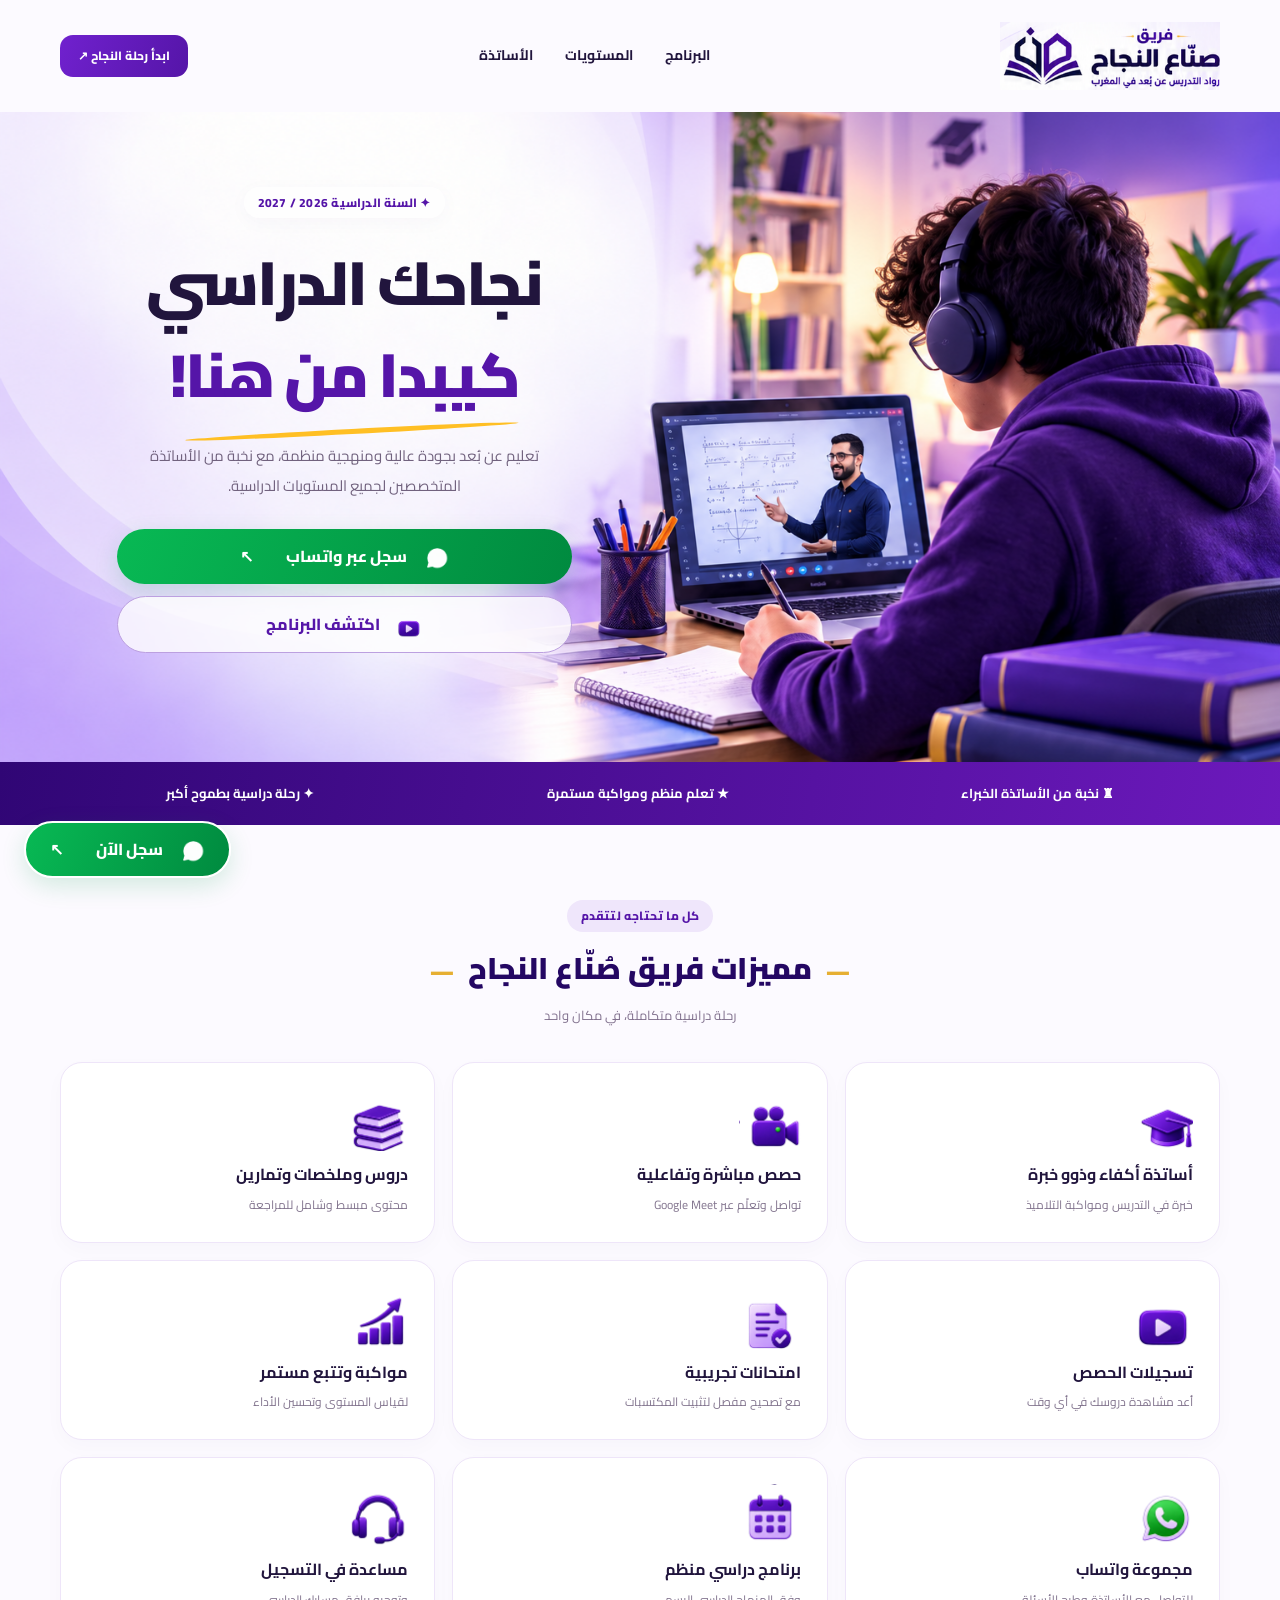
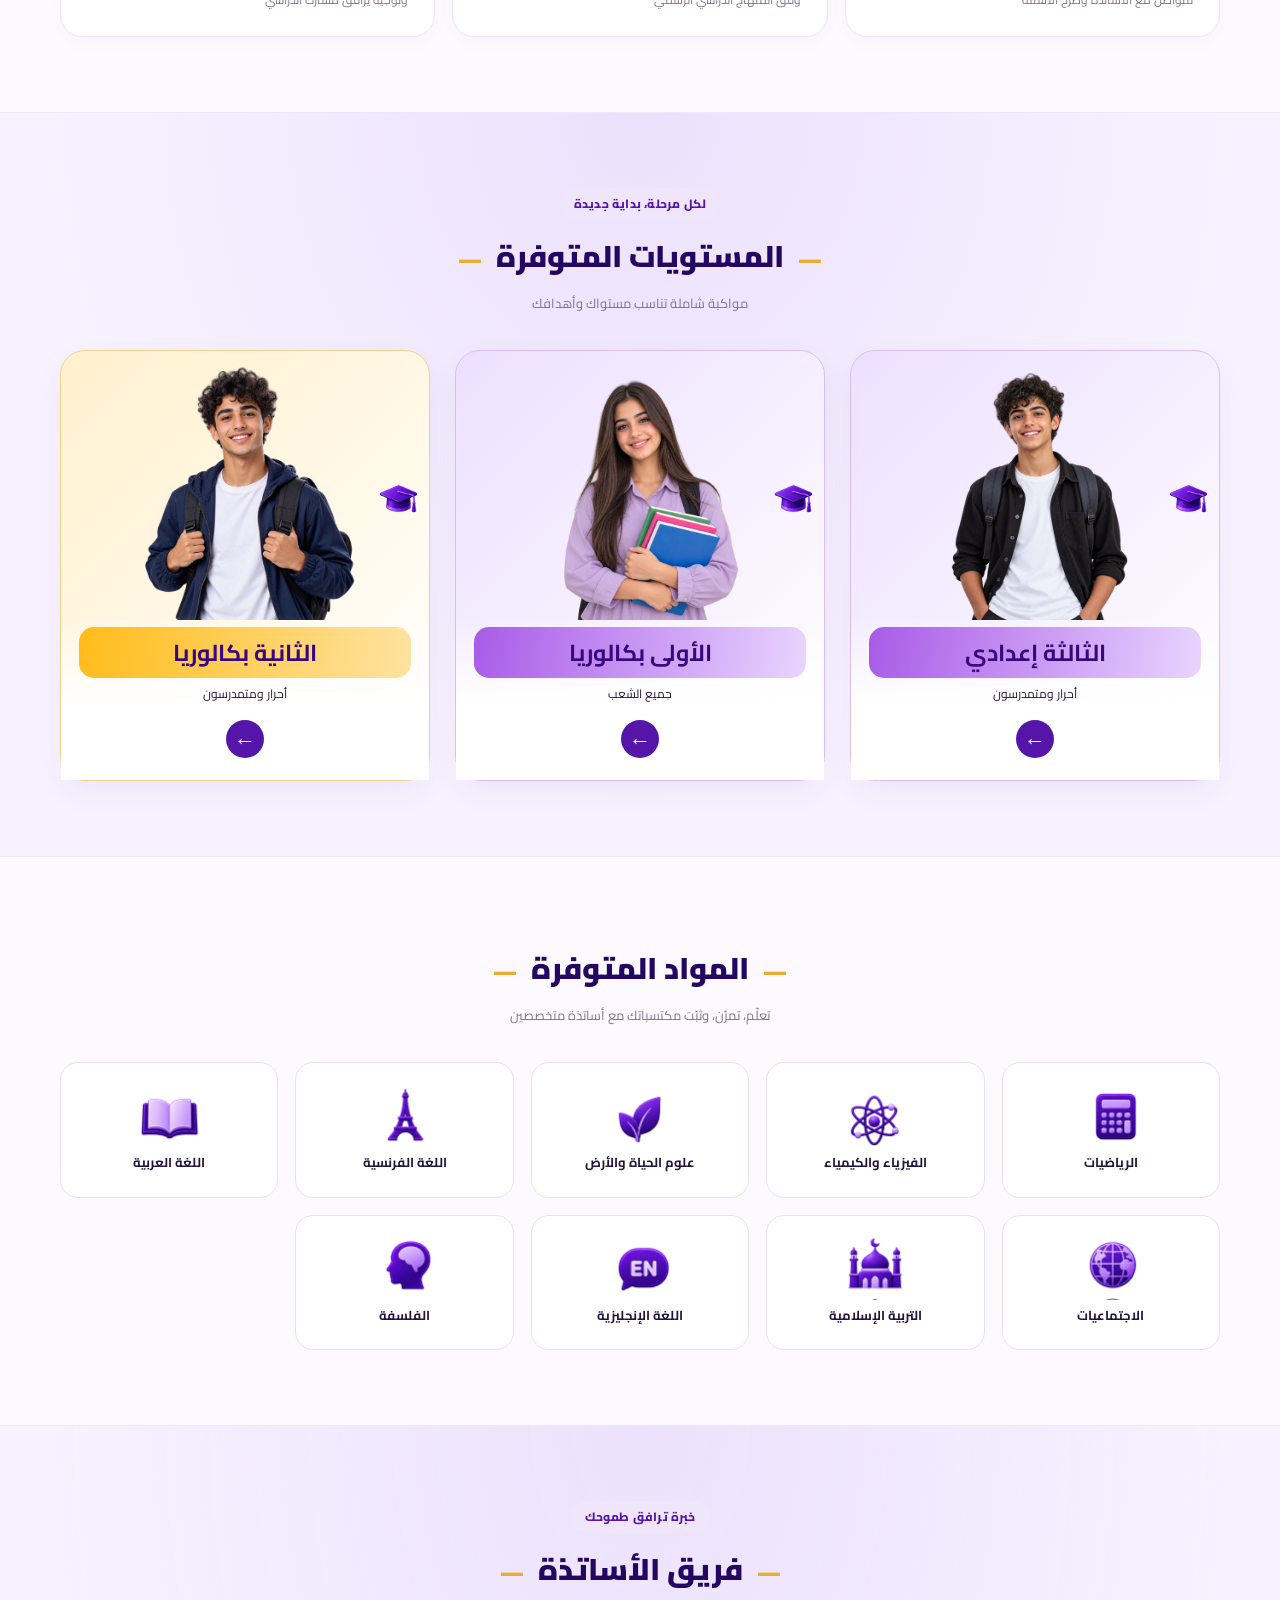
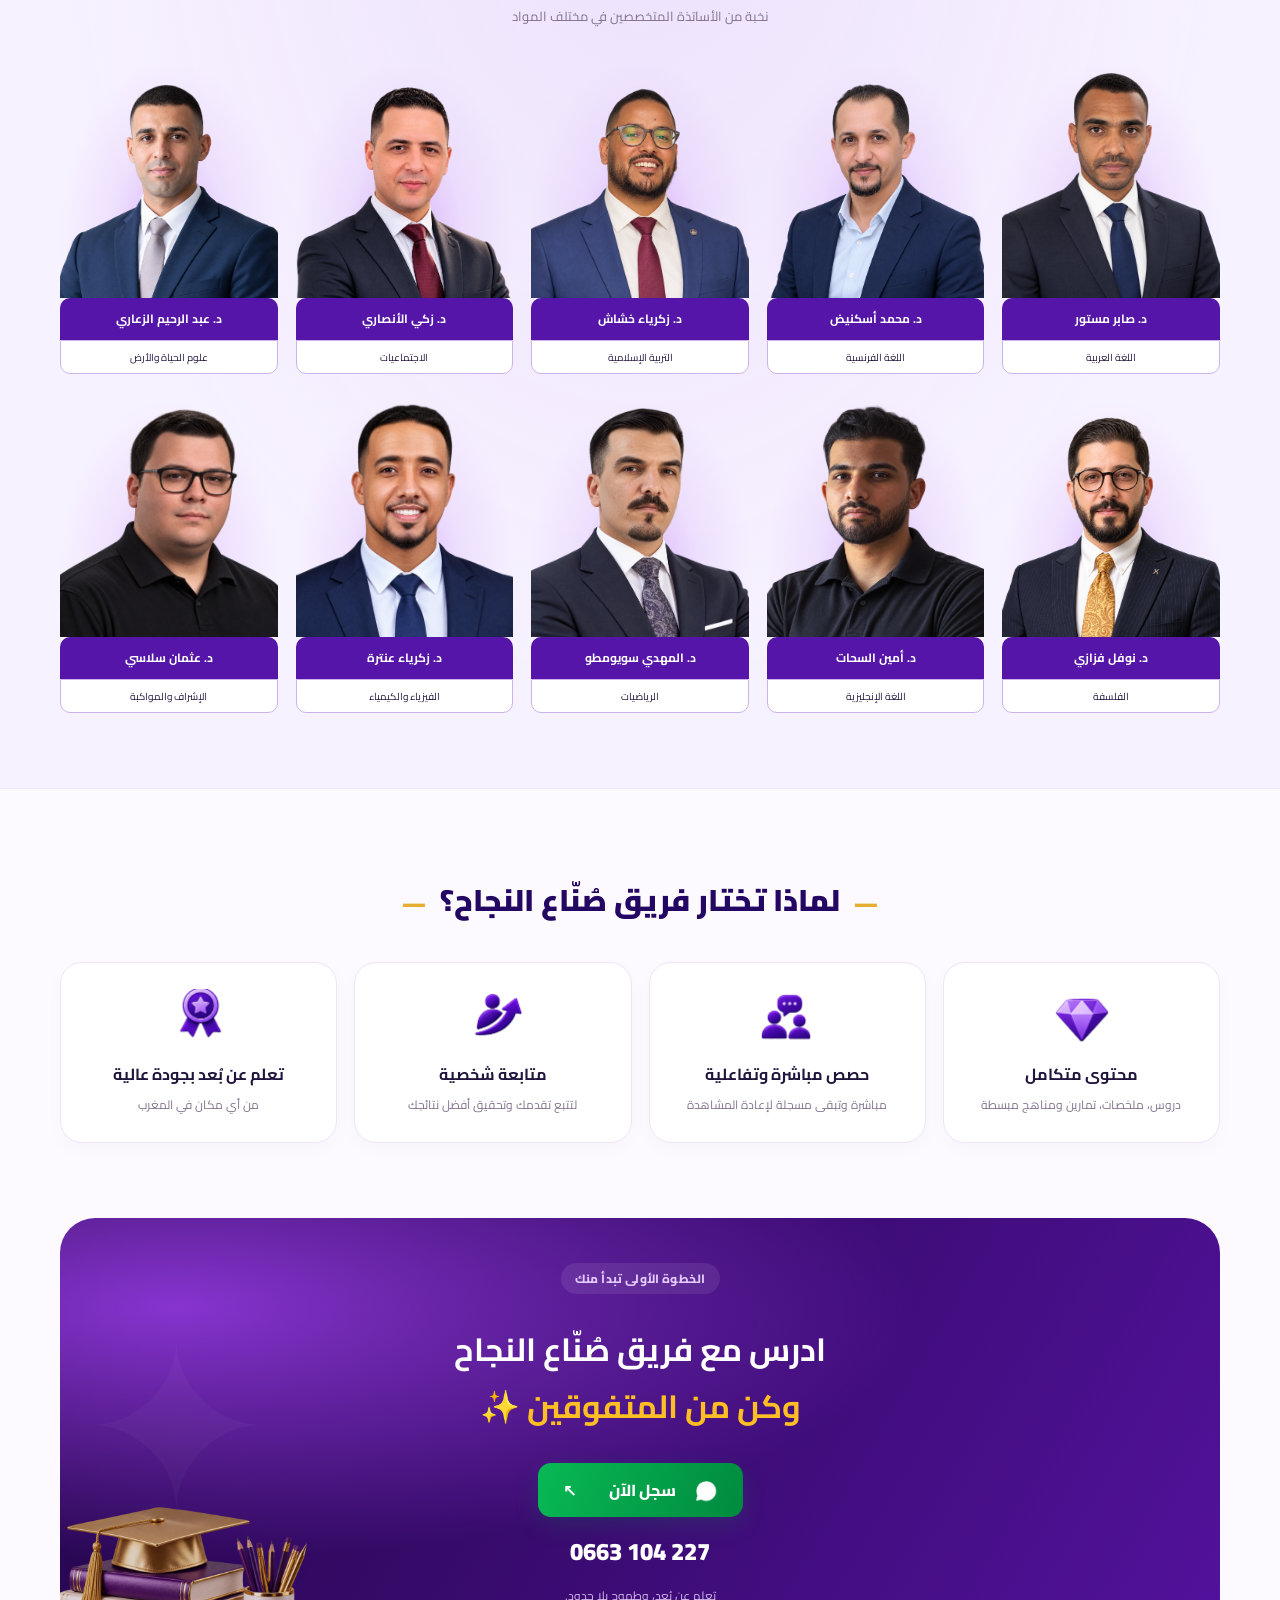
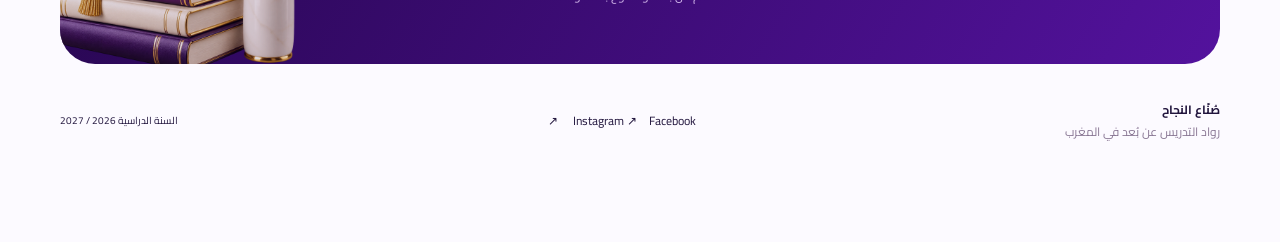
==== index.html @ 2493c521 "first commit" ====
<!doctype html>
<html lang="ar" dir="rtl"><head><meta charset="utf-8"><meta name="viewport" content="width=device-width, initial-scale=1"><meta name="theme-color" content="#5515a8"><meta name="description" content="صُنّاع النجاح: دروس مباشرة ودعم مدرسي عن بُعد بالمغرب. اكتشف المستويات والمواد وسجل طلبك عبر واتساب."><title>صُنّاع النجاح — نجاحك الدراسي كيبدا من هنا</title><link rel="preconnect" href="https://fonts.googleapis.com"><link href="https://fonts.googleapis.com/css2?family=Cairo:wght@400;600;700;800;900&display=swap" rel="stylesheet"><link rel="stylesheet" href="style.css"></head><body>
<header class="nav wrap"><a href="#" aria-label="صناع النجاح، الرئيسية"><img src="assets/logo/brand.png" alt="فريق صُنّاع النجاح — رواد التدريس عن بُعد في المغرب"></a><nav aria-label="التنقل الرئيسي"><a href="#program">البرنامج</a><a href="#levels">المستويات</a><a href="#teachers">الأساتذة</a></nav><button class="small primary" data-register>ابدأ رحلة النجاح ↗</button></header>
<main><section class="hero wrap"><div class="hero-copy"><span class="eyebrow">✦ السنة الدراسية 2026 / 2027</span><p class="kicker">طموحك كبير. وحنا معاك.</p><h1>نجاحك الدراسي<br><span>كيبدا من هنا!</span></h1><p class="intro">تعليم عن بُعد بجودة عالية ومنهجية منظمة، مع نخبة من الأساتذة المتخصصين لجميع المستويات الدراسية.</p><div class="actions"><button class="whatsapp" data-register>سجل عبر واتساب <span>↖</span></button><a class="outline" href="#program">اكتشف البرنامج</a></div><div class="hero-note"><span>✓ حصص مباشرة وتفاعلية</span><span>✓ مواكبة طوال السنة</span></div></div><div class="hero-visual"><img src="assets/images/hero-generated.png" alt="تلميذ يتابع درسا عن بعد على حاسوبه"><div class="visual-tag"><span>✦</span><div>خطوة اليوم، نجاح الغد<small>تعلم من مكانك… وحقق طموحك</small></div></div><span class="visual-year">2026<br><b>2027</b></span></div></section>
<div class="trust"><div class="wrap"><span>♜ نخبة من الأساتذة الخبراء</span><span>★ تعلم منظم ومواكبة مستمرة</span><span>✦ رحلة دراسية بطموح أكبر</span></div></div>
<section id="program" class="section wrap"><div class="section-head"><span class="eyebrow">كل ما تحتاجه لتتقدم</span><h2>مميزات فريق صُنّاع النجاح</h2><p>رحلة دراسية متكاملة، في مكان واحد</p></div><div id="features" class="features grid"></div></section>
<section id="levels" class="section levels-section"><div class="wrap"><div class="section-head"><span class="eyebrow">لكل مرحلة، بداية جديدة</span><h2>المستويات المتوفرة</h2><p>مواكبة شاملة تناسب مستواك وأهدافك</p></div><div class="levels grid" id="level-cards"></div></div></section>
<section class="section wrap"><div class="section-head"><h2>المواد المتوفرة</h2><p>تعلّم، تمرّن، وثبّت مكتسباتك مع أساتذة متخصصين</p></div><div class="subjects grid" id="subjects"></div></section>
<section id="teachers" class="section teachers-section"><div class="wrap"><div class="section-head"><span class="eyebrow">خبرة ترافق طموحك</span><h2>فريق الأساتذة</h2><p>نخبة من الأساتذة المتخصصين في مختلف المواد</p></div><div id="teacher-cards" class="teachers grid"></div></div></section>
<section class="section wrap"><div class="section-head"><h2>لماذا تختار فريق صُنّاع النجاح؟</h2></div><div id="why" class="why grid"></div></section>
<section class="final-cta wrap"><img class="cta-books" src="assets/images/cta-books.png" alt="" loading="lazy"><span class="cta-decoration" aria-hidden="true">✦</span><span class="eyebrow">الخطوة الأولى تبدأ منك</span><h2>ادرس مع فريق صُنّاع النجاح<br><em>وكن من المتفوقين ✨</em></h2><button class="whatsapp" data-register>سجل الآن <span>↖</span></button><a class="phone" href="tel:+212663104227" dir="ltr">0663 104 227</a><p>تعلم عن بُعد، وطموح بلا حدود.</p></section>
</main><footer class="wrap"><div><strong>صُنّاع النجاح</strong><p>رواد التدريس عن بُعد في المغرب</p></div><div><a href="https://www.instagram.com/sonaa_najah" target="_blank" rel="noopener noreferrer">Instagram ↗</a><a href="https://www.facebook.com/share/1F9B8NvXde/" target="_blank" rel="noopener noreferrer">Facebook ↗</a></div><small>السنة الدراسية 2026 / 2027</small></footer><button class="floating whatsapp" data-register>سجل الآن <span>↖</span></button>
<dialog id="registration" aria-labelledby="modal-title"><div class="modal-top"><div><strong id="modal-title">ابدأ رحلتك مع صُنّاع النجاح</strong><small>خطوات بسيطة نحو مستقبل أفضل</small></div><button id="close" class="icon-button" aria-label="إغلاق">×</button></div><div class="progress" aria-label="مراحل التسجيل"></div><form id="registration-form" novalidate><div id="step-content"></div><p id="form-error" role="alert"></p><div class="form-nav"><button type="button" id="back" class="outline">→ السابق</button><button type="submit" id="next" class="primary">التالي ←</button></div></form></dialog><script src="script.js"></script></body></html>
---- style.css ----
:root{--purple:#5515a8;--dark:#240763;--lavender:#f8f4ff;--gold:#ffbf24;--green:#0ba64c;--ink:#21153d;--line:#e9dff7}*{box-sizing:border-box}html{scroll-behavior:smooth;scroll-padding-top:30px}body{margin:0;background:#fcfaff;color:var(--ink);font-family:Cairo,Arial,sans-serif;line-height:1.8}button,input,select{font:inherit}button,a,input,select{-webkit-tap-highlight-color:transparent}button,a{touch-action:manipulation}button{cursor:pointer}a{color:inherit;text-decoration:none}button{border:0}button:focus-visible,a:focus-visible,input:focus-visible,select:focus-visible{outline:3px solid #d8a021;outline-offset:4px}.wrap{width:min(1160px,calc(100% - 48px));margin-inline:auto}.nav{display:flex;align-items:center;justify-content:space-between;gap:20px;padding-block:22px}.nav img{width:220px;display:block}.nav nav{display:flex;gap:32px;font-size:14px;font-weight:700}.primary,.whatsapp,.outline{display:inline-flex;align-items:center;justify-content:center;gap:15px;padding:13px 25px;border-radius:13px;font-weight:800;transition:transform .2s,box-shadow .2s}.primary{background:linear-gradient(110deg,#7021ce,var(--purple));color:white}.small{font-size:12px;padding:10px 18px}.whatsapp{color:white;background:linear-gradient(110deg,#08b954,#008a3f);box-shadow:0 8px 25px #079b432a}.whatsapp span{margin-inline-start:18px}.outline{border:1px solid #bca0e0;background:white;color:var(--purple)}button:hover,.levels article:hover{transform:translateY(-3px)}.hero{display:grid;grid-template-columns:1fr 1fr;gap:65px;align-items:center;padding-block:35px 65px}.eyebrow{display:inline-block;color:var(--purple);font-size:12px;font-weight:800;letter-spacing:.2px;background:#efe6fb;padding:5px 14px;border-radius:30px}.kicker{font-size:14px;margin-top:28px;color:#776489}h1{font-size:clamp(40px,4.6vw,65px);line-height:1.5;font-weight:900;letter-spacing:-2px;margin:5px 0 20px}h1 span{color:var(--purple);position:relative}h1 span:after{content:'';height:5px;position:absolute;bottom:-2px;right:0;left:15px;background:var(--gold);border-radius:50%;transform:rotate(-3deg)}.intro{max-width:470px;color:#71627e;font-size:15px;line-height:2}.actions{display:flex;gap:12px;margin:28px 0}.hero-note{display:flex;gap:25px;font-size:11px;color:#7e6e8d}.hero-visual{position:relative;height:520px;isolation:isolate}.hero-visual:before{content:'';position:absolute;inset:25px -20px -20px 20px;border-radius:130px 25px 130px 25px;background:#e5d7fa;z-index:-1}.hero-visual>img{width:100%;height:100%;object-fit:cover;border-radius:120px 24px 120px 24px;object-position:center}.visual-tag{position:absolute;bottom:35px;right:-30px;display:flex;gap:16px;align-items:center;background:#fffffff2;padding:17px 24px;border:1px solid white;border-radius:17px;box-shadow:0 15px 40px #28075225;font-weight:800;font-size:14px}.visual-tag>span{font-size:35px;color:#d99b10}.visual-tag small{display:block;font-weight:400;font-size:10px;color:#766685}.visual-year{position:absolute;left:15px;top:25px;background:var(--purple);color:white;padding:10px 16px;border-radius:13px;text-align:center;line-height:1.5;font-size:17px}.visual-year b{color:var(--gold)}.trust{background:linear-gradient(100deg,#300675,#6c19bc);color:white;padding:20px 0}.trust .wrap{display:flex;justify-content:space-around;gap:20px;font-weight:700;font-size:13px}.section{padding-block:75px}.section-head{text-align:center;margin-bottom:35px}.section-head h2{font-size:30px;color:var(--dark);margin:9px 0;font-weight:900}.section-head h2:before,.section-head h2:after{content:'—';color:#e6af32;font-size:22px;margin-inline:14px}.section-head p{color:#81718e;font-size:13px;margin:5px}.grid{display:grid;gap:17px}.features{grid-template-columns:repeat(3,1fr)}.feature{background:white;border:1px solid #eee5f9;border-radius:22px;padding:26px;box-shadow:0 7px 20px #3c076306;transition:transform .2s}.feature:hover{transform:translateY(-4px)}.feature .symbol,.subject .symbol{display:block;color:var(--purple);font-size:31px;font-weight:900;line-height:1.6}.feature h3{font-size:16px;margin:9px 0 5px}.feature p{font-size:12px;color:#82748e;margin:0}.levels-section,.teachers-section{background:radial-gradient(ellipse at top,#ece1fc,transparent 65%),#f7f2ff;border-block:1px solid #eee6fa}.levels{grid-template-columns:repeat(3,1fr);gap:25px}.levels article{background:linear-gradient(135deg,#ede0ff,white);border:1px solid #d7c0f9;border-radius:25px;overflow:hidden;position:relative;transition:transform .2s;text-align:center}.levels article:last-child{background:linear-gradient(135deg,#fff1ce,white);border-color:#f1d28a}.levels img{width:100%;height:250px;object-fit:cover;object-position:top}.levels .level-copy{padding:12px 18px 22px}.levels h3{margin:0;color:var(--purple);font-size:23px}.levels p{font-size:12px;margin:5px 0 15px}.levels button{background:var(--purple);color:white;border-radius:50%;width:38px;height:38px;font-size:22px}.subjects{grid-template-columns:repeat(5,1fr)}.subject{text-align:center;background:white;border:1px solid var(--line);padding:22px 10px;border-radius:18px;font-weight:700;font-size:13px}.teachers{grid-template-columns:repeat(5,1fr)}.teacher{min-width:0;text-align:center}.teacher img{width:100%;height:155px;object-fit:cover;object-position:top;background:radial-gradient(ellipse at bottom,#c28bff,transparent 70%);border-radius:90px 90px 8px 8px;display:block}.teacher h3{color:white;background:var(--purple);font-size:12px;margin:0;padding:6px 3px;border-radius:8px 8px 0 0}.teacher p{margin:0;font-size:10px;background:white;border:1px solid #cdb3eb;border-radius:0 0 10px 10px;padding:4px}.why{grid-template-columns:repeat(4,1fr)}.why .feature{text-align:center}.final-cta{text-align:center;position:relative;overflow:hidden;border-radius:35px;padding:45px 25px;background:radial-gradient(at 10% 20%,#8734cf,transparent 50%),linear-gradient(120deg,#220547,#53129d);color:white}.final-cta .eyebrow{background:#ffffff15;color:#e3cbff}.final-cta h2{font-size:32px;line-height:1.8}.final-cta em{color:var(--gold);font-style:normal}.final-cta .phone{display:block;font-size:24px;font-weight:900;margin-top:13px}.final-cta p{font-size:12px;color:#d4b9ec}.cta-decoration{position:absolute;font-size:230px;left:20px;top:0;color:#ffffff08}footer{display:flex;justify-content:space-between;align-items:center;gap:20px;padding-block:35px 100px;font-size:12px}footer p{margin:0;color:#897794}footer a{margin-inline:12px}.floating{position:fixed;bottom:22px;left:24px;z-index:10;border:2px solid white;border-radius:40px;padding:12px 24px}dialog{padding:0;border:0;width:min(590px,calc(100% - 36px));max-height:92dvh;border-radius:25px;background:#fcfaff;color:var(--ink);box-shadow:0 35px 130px #13002666}dialog[open]{animation:enter .25s ease}dialog::backdrop{background:#17072e99;backdrop-filter:blur(7px)}body.modal-open{overflow:hidden}.modal-top{display:flex;justify-content:space-between;align-items:center;background:linear-gradient(120deg,#320777,#6419af);color:white;padding:20px 25px}.modal-top strong{font-size:17px}.modal-top small{display:block;font-size:10px;color:#d5b9ee}.icon-button{background:#ffffff18;color:inherit;border-radius:50%;width:34px;height:34px;font-size:26px}.progress{display:flex;justify-content:space-between;padding:20px 30px;gap:7px}.progress span{background:#ece4f5;border-radius:8px;height:5px;flex:1}.progress .active{background:var(--purple)}.step-label{font-size:11px;color:#977aad}#registration-form{padding:0 25px 20px}#step-content{animation:enter .2s ease}#step-content h2{font-size:21px;margin:0 0 20px}.field{display:block;margin-bottom:16px;font-size:13px;font-weight:700}.field input,.field select{display:block;width:100%;border:1px solid #dcd2e8;border-radius:10px;background:white;padding:11px 13px;color:var(--ink);margin-top:7px;font-size:14px;min-height:49px}.field input[aria-invalid=true]{border-color:#bf283d}.options{display:grid;gap:12px;margin-bottom:20px}.options.two{grid-template-columns:1fr 1fr}.choice{display:flex;align-items:center;gap:12px;border:1px solid #e5dbf0;border-radius:14px;padding:17px;background:white;cursor:pointer;font-size:14px;font-weight:700}.choice:has(input:checked){border-color:#8b44de;background:#f3eaff;box-shadow:0 0 0 1px #8b44de}.choice input{accent-color:var(--purple);width:18px;height:18px;flex-shrink:0}.choice small{display:block;color:#897694;font-weight:400;font-size:11px}.choice strong{color:var(--purple)}.price{background:#fff6df;border:1px solid #f4dfaa;border-radius:15px;padding:20px;margin:16px 0}.price b{color:var(--purple);font-size:27px}.price del{color:#9e849d;font-size:15px;margin-inline:10px}.benefits{font-size:12px;color:#766384}.form-nav{position:sticky;bottom:0;display:flex;gap:10px;background:#fcfaff;padding-top:15px}.form-nav button{flex:1}.notice{font-size:11px;color:#887393;background:#f0e9f8;padding:13px;border-radius:10px}.summary{margin:0}.summary div{display:flex;justify-content:space-between;gap:15px;padding:10px 0;border-bottom:1px solid #ece4f4;font-size:12px}.summary dt{color:#8b7899}.summary dd{margin:0;font-weight:700;text-align:left;overflow-wrap:anywhere;max-width:65%}#form-error{color:#b32c42;font-size:12px;min-height:20px}.parent-info{font-size:12px;background:#efe7f9;border-radius:10px;padding:12px;margin-bottom:18px}.reveal{animation:enter .5s ease}@keyframes enter{from{opacity:0;transform:translateY(12px)}to{opacity:1;transform:translateY(0)}}@media(max-width:850px){.nav nav{display:none}.hero{gap:28px}.hero-visual{height:430px}.actions{flex-direction:column}.subjects{grid-template-columns:repeat(3,1fr)}.teachers{grid-template-columns:repeat(3,1fr)}.why{grid-template-columns:repeat(2,1fr)}.levels img{height:200px}.levels h3{font-size:18px}}@media(max-width:580px){.wrap{width:calc(100% - 32px)}.nav{padding-block:16px}.nav img{width:170px}.nav .small{font-size:10px;padding:8px 11px}.hero{grid-template-columns:1fr;gap:28px;padding-block:15px 45px}.hero-copy{text-align:center}.kicker{margin-top:17px}h1{font-size:43px;line-height:1.55;letter-spacing:-1px}.intro{font-size:13px;margin:0 auto}.actions{flex-direction:row;justify-content:center;gap:8px}.actions .whatsapp,.actions .outline{font-size:11px;padding:12px 13px;gap:6px}.whatsapp span{margin-inline-start:5px}.hero-note{justify-content:center;font-size:10px;gap:16px}.hero-visual{height:350px;width:90%;margin:auto}.hero-visual>img{object-position:center 40%;border-radius:80px 20px 80px 20px}.hero-visual:before{inset:15px -12px -12px 12px;border-radius:80px 20px 80px 20px}.visual-tag{right:-14px;bottom:20px;padding:10px 15px;font-size:12px}.visual-year{font-size:13px}.trust{padding:15px 0}.trust .wrap{font-size:9px;gap:8px;text-align:center}.section{padding-block:45px}.section-head{margin-bottom:25px}.section-head h2{font-size:23px;line-height:1.6}.section-head h2:before,.section-head h2:after{font-size:13px;margin-inline:6px}.section-head p{font-size:11px}.features{grid-template-columns:repeat(3,1fr);gap:8px}.feature{padding:15px 8px;text-align:center;border-radius:16px}.feature h3{font-size:11px;line-height:1.8}.feature p{font-size:9px;line-height:1.7}.feature .symbol{font-size:28px}.levels{gap:8px}.levels img{height:135px}.levels h3{font-size:13px}.levels .level-copy{padding:8px 5px 14px}.levels p{font-size:9px;min-height:34px}.levels button{height:29px;width:29px;font-size:18px}.subjects{gap:8px}.subject{padding:15px 6px;font-size:11px;border-radius:14px}.teachers{grid-template-columns:repeat(2,1fr);gap:18px}.teacher img{height:155px}.teacher h3{font-size:11px}.teacher p{font-size:10px}.why{gap:8px}.why .feature{padding:17px 10px}.final-cta{padding:30px 17px;border-radius:24px}.final-cta h2{font-size:23px}.final-cta .whatsapp{font-size:14px}footer{flex-wrap:wrap;font-size:10px;padding-bottom:110px}footer a{margin-inline:5px}.floating{left:16px;right:16px;bottom:calc(12px + env(safe-area-inset-bottom));font-size:15px;padding:11px 20px}dialog{width:100%;height:100dvh;max-height:100dvh;max-width:none;margin:0;border-radius:0}dialog[open]{display:flex;flex-direction:column}.modal-top{padding:17px 20px;flex-shrink:0}.modal-top strong{font-size:15px}.progress{padding:20px}#registration-form{overflow:auto;flex:1;padding:0 20px calc(15px + env(safe-area-inset-bottom))}.form-nav{padding-bottom:8px}.options.two .choice{padding:13px 8px;font-size:12px}#step-content h2{font-size:20px}}@media(prefers-reduced-motion:reduce){html{scroll-behavior:auto}*,*:before,*:after{animation:none!important;transition:none!important}}
/* Reference-led artwork: text remains live HTML over an independent hero image. */
.asset-icon{display:inline-block;vertical-align:middle;width:48px;height:48px;flex:0 0 auto;background-image:url('assets/icons/education-atlas.png');background-repeat:no-repeat;background-size:500% 500%;background-position:calc(var(--ix)*25%) calc(var(--iy)*25%)}
.feature .asset-icon{width:62px;height:62px}.subject .asset-icon{display:block;width:62px;height:62px;margin:0 auto 4px}.choice .asset-icon{width:38px;height:38px;margin-inline-end:5px}.levels article{cursor:pointer;position:relative;padding-top:14px;overflow:visible;box-shadow:0 12px 30px #45117c0d}.levels img{height:255px;object-fit:contain;position:relative;z-index:1;margin-bottom:-14px}.level-copy{position:relative;z-index:2;background:linear-gradient(0deg,#fff 45%,#ffffff00)}.level-cap{position:absolute;right:12px;top:-145px;width:45px;height:45px}.levels h3{background:linear-gradient(100deg,#a85be7,#e9d5ff);border-radius:15px;padding:5px 8px;color:#39077c}.levels article:last-child h3{background:linear-gradient(100deg,#ffbc1a,#ffe3a2)}.teacher img{object-fit:contain;height:210px;border-radius:0;background:radial-gradient(ellipse at 50% 72%,#c17afa 0,transparent 65%)}
.hero{display:block;position:relative;isolation:isolate;min-height:650px;width:100%;max-width:1440px;padding:75px max(38px,calc((100% - 1160px)/2));overflow:hidden;background:#f7f1fc}.hero-copy{position:relative;z-index:2;width:49%;margin-right:auto;text-align:center}.hero .intro{margin-inline:auto}.hero .actions{justify-content:center}.hero .kicker,.hero .hero-note{display:none}.hero h1{margin-top:20px}.hero-visual{position:absolute;inset:0;height:100%;width:100%;z-index:-1;margin:0}.hero-visual:before,.visual-tag,.visual-year{display:none}.hero-visual>img{width:100%;height:100%;object-fit:cover;object-position:center;border-radius:0}.hero-copy .eyebrow{background:#ffffffa6;box-shadow:0 4px 20px #481c7a08}.nav{position:relative;z-index:2}.hero .outline{background:#ffffffc9}.cta-books{position:absolute;left:-18px;bottom:-15px;width:270px;opacity:.85;pointer-events:none}.final-cta>h2,.final-cta>.whatsapp,.final-cta>.phone,.final-cta>p{position:relative;z-index:1}.final-cta .eyebrow{position:relative;z-index:1}
@media(min-width:851px){.hero .actions{flex-direction:column;width:80%;margin-inline:auto}.hero h1{font-size:61px}.hero .intro{max-width:410px}.hero .actions a,.hero .actions button{border-radius:40px}}
@media(min-width:581px) and (max-width:850px){.hero{min-height:560px;padding:55px 25px}.hero-copy{width:49%}.hero h1{font-size:42px}.hero .intro{font-size:12px}.hero .actions{flex-direction:column}.hero .actions button,.hero .actions a{font-size:12px}}
@media(max-width:580px){.nav{padding-block:12px}.nav img{width:165px}.hero{padding:20px 10px 22px;min-height:410px}.hero-copy{width:53%;padding-top:4px}.hero-copy .eyebrow{font-size:9px;padding:2px 8px;line-height:1.9}.hero h1{font-size:clamp(22px,5.7vw,33px);line-height:1.6;letter-spacing:-.5px;margin:19px -3px 14px}.hero .intro{font-size:clamp(9px,2.35vw,13px);line-height:1.85;padding-inline:4px;color:#302446}.hero .actions{flex-direction:column;gap:7px;margin:17px 0 0}.hero .actions .whatsapp,.hero .actions .outline{padding:7px 10px;font-size:clamp(10px,2.6vw,14px);border-radius:35px;min-height:40px}.hero-visual{height:100%;width:100%}.hero-visual>img{object-fit:cover;object-position:center}.features .asset-icon{width:47px;height:47px}.subject .asset-icon{width:49px;height:49px}.levels img{height:145px}.level-cap{top:-100px;right:0;width:32px;height:32px}.levels h3{font-size:12px;margin-inline:-3px}.levels .level-copy{padding:8px 4px 13px}.teacher img{height:190px}.cta-books{width:145px;left:-20px;opacity:.45}.final-cta{overflow:hidden}.hero-copy:before{content:'';position:absolute;inset:-30px -6px -10px -10px;background:radial-gradient(ellipse,#ffffffb5 30%,#ffffff00 72%);z-index:-1}}
@media(max-width:360px){.hero{min-height:365px}.hero h1{margin-top:13px}.hero .actions{margin-top:13px}.teacher img{height:160px}.nav img{width:145px}}
.whatsapp:before{content:'';display:inline-block;width:27px;height:27px;flex:0 0 27px;background-image:url('assets/icons/education-atlas.png');background-size:500% 500%;background-position:25% 25%;filter:brightness(0) invert(1)}.hero .outline:before{content:'';width:27px;height:27px;flex:0 0 27px;background-image:url('assets/icons/education-atlas.png');background-size:500% 500%;background-position:75% 0}.teacher h3{min-height:34px;display:flex;align-items:center;justify-content:center}.teacher p{min-height:30px;display:flex;align-items:center;justify-content:center}
@media(max-width:580px){.hero .whatsapp:before,.hero .outline:before{width:24px;height:24px;flex-basis:24px}.teacher h3{font-size:11px}}
@media(max-width:580px){.hero-visual>img{object-position:right center}.hero-copy:before{inset:-25px -5px -25px -18px;background:linear-gradient(90deg,#faf6ffec 0%,#faf6fff5 78%,#faf6ff00 100%)}.hero-copy .eyebrow{position:relative}.hero-copy{isolation:isolate}}
@media(max-width:580px){.nav{position:absolute;top:0;left:0;right:0;width:100%;height:88px;padding:12px 0;pointer-events:none;justify-content:flex-end}.nav>a{width:53%;display:flex;justify-content:center;pointer-events:auto}.nav img{width:min(185px,94%);mix-blend-mode:multiply}.nav>.primary{display:none}.hero{padding-top:92px;min-height:445px}.hero-copy{padding-top:0}.hero h1{margin-top:14px}.hero .actions{margin-top:13px}.hero-copy:before{top:-100px}.hero-visual:after{content:'';position:absolute;left:0;top:0;width:53%;height:100px;background:linear-gradient(90deg,#fbf7ff,#fbf7ffce 80%,transparent)}}
@media(max-width:360px){.hero{min-height:410px}.nav{height:80px}.hero{padding-top:83px}}

/* Uniform portrait frames prevent intrinsic PNG aspect ratios creating gaps. */
.teachers{gap:28px 18px;align-items:start}
.teacher{display:flex;flex-direction:column;isolation:isolate}
.teacher-portrait{position:relative;width:100%;aspect-ratio:1 / 1.08;overflow:hidden;background:radial-gradient(ellipse at 50% 72%,#be79f780 0%,#d8b5fa45 38%,transparent 72%);border-radius:20px 20px 0 0}
.teacher .teacher-portrait img{display:block;width:100%;height:100%;max-width:none;object-fit:cover;object-position:center top;background:none;border-radius:0;margin:0}
.teacher h3{position:relative;z-index:1;margin:0;border-radius:10px 10px 0 0;min-height:42px;padding:8px 5px;line-height:1.65}
.teacher p{min-height:34px;padding:5px;line-height:1.7}
@media(max-width:850px){.teachers{gap:24px 16px}}
@media(max-width:580px){.teachers{gap:22px 12px}.teacher-portrait{aspect-ratio:1 / 1.12}.teacher h3{font-size:11px;min-height:41px}.teacher p{font-size:10px;min-height:34px}}
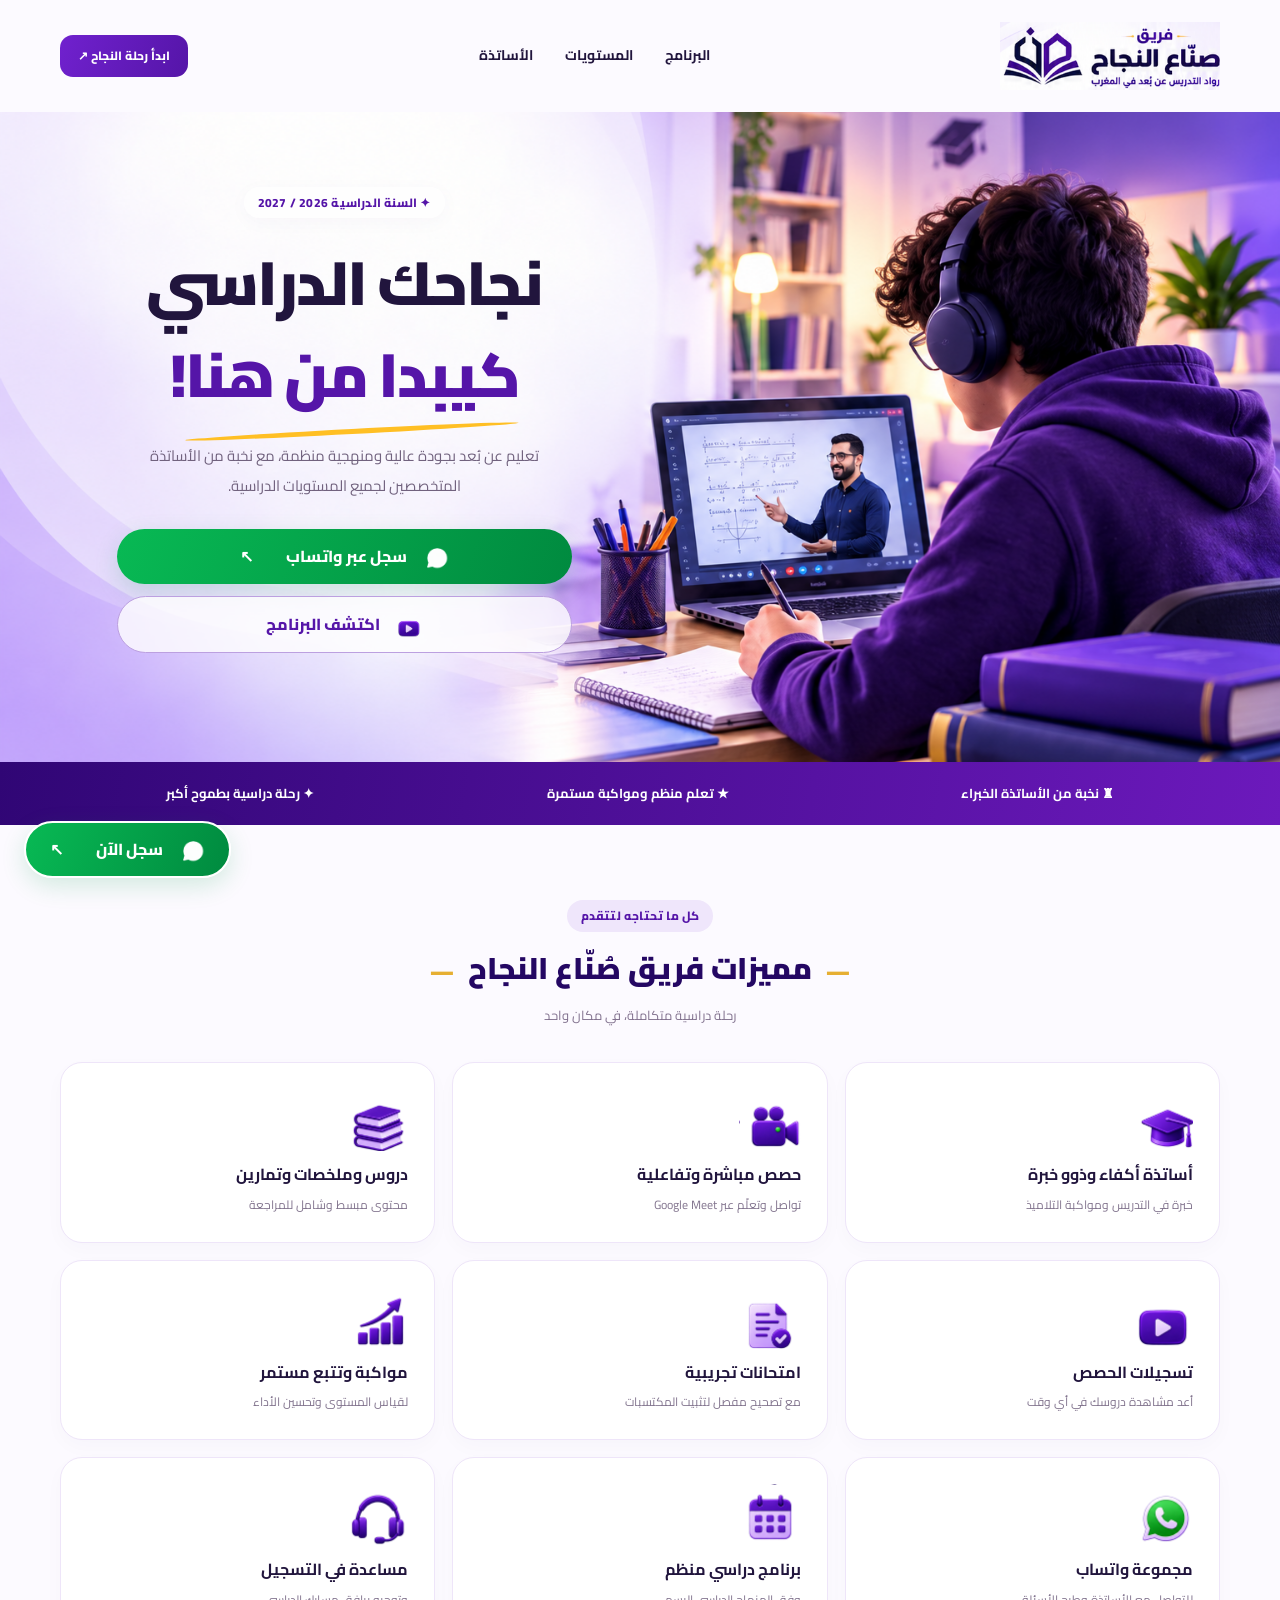
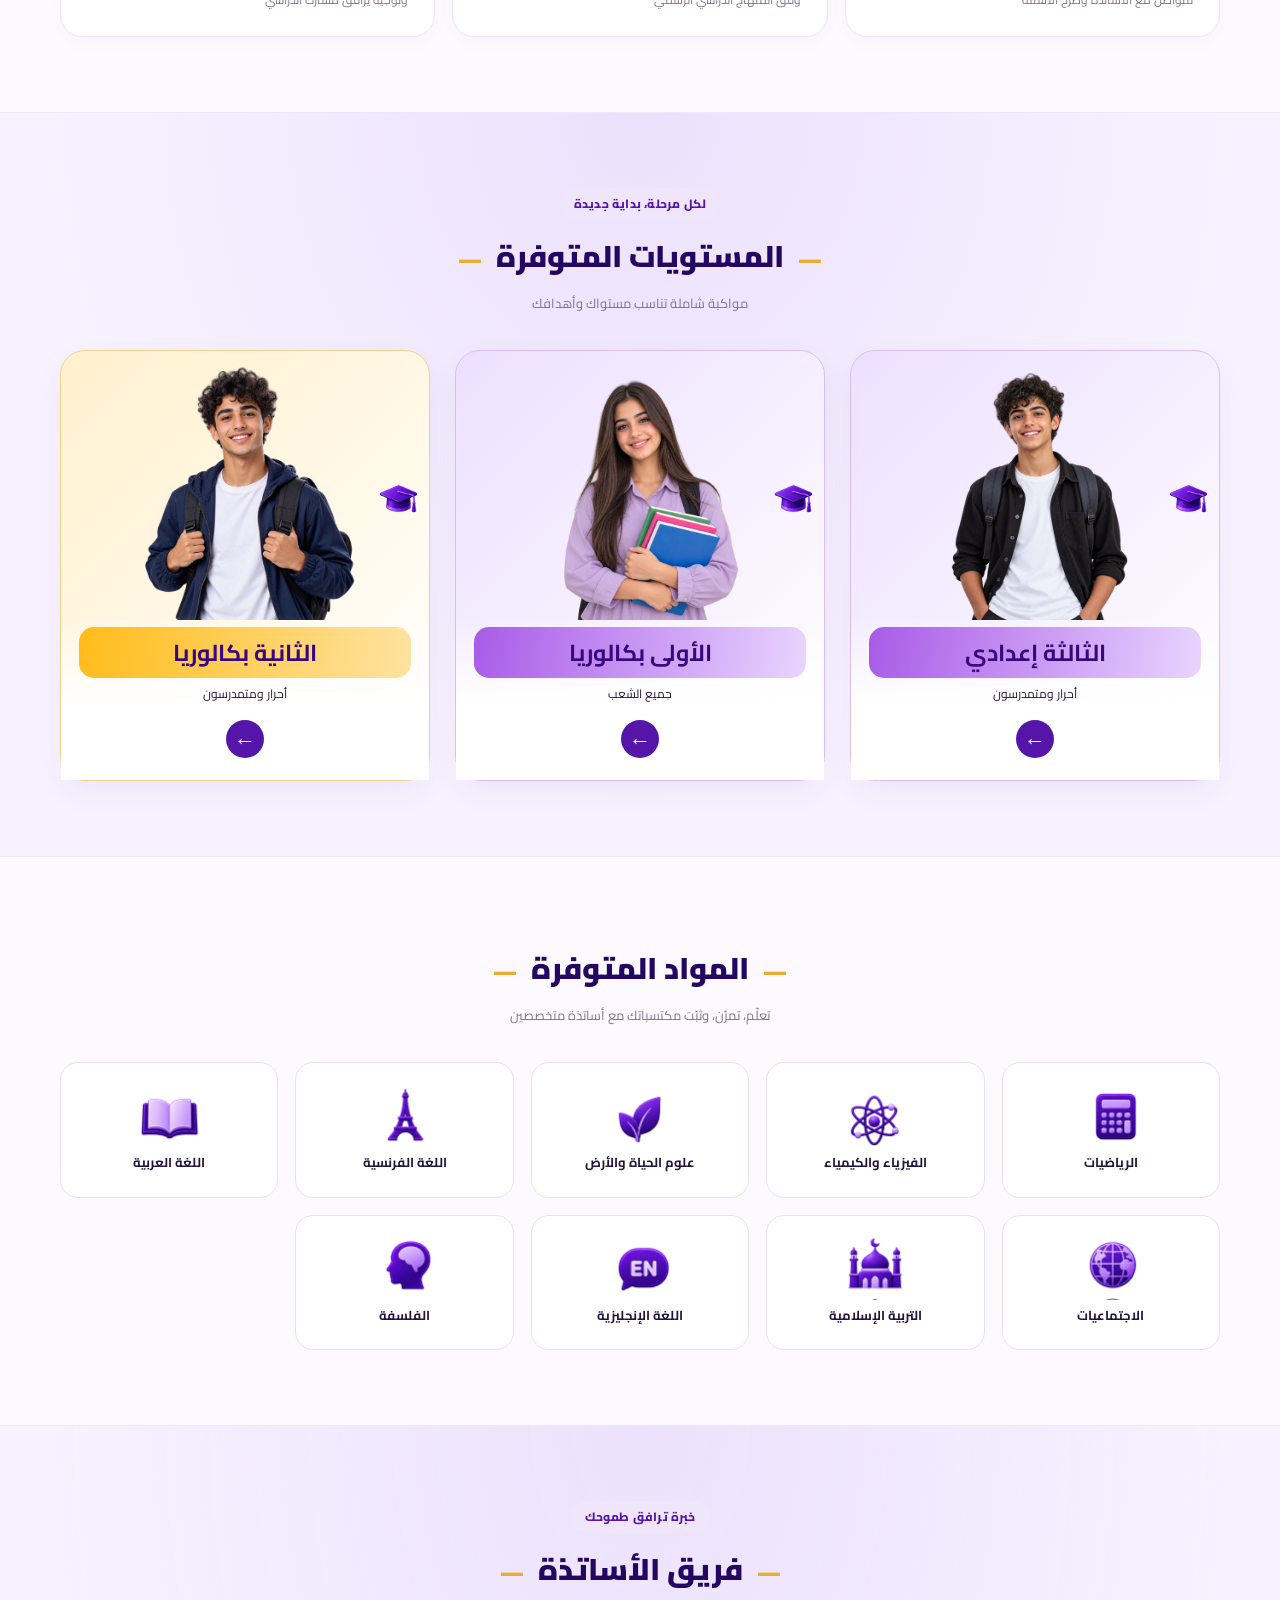
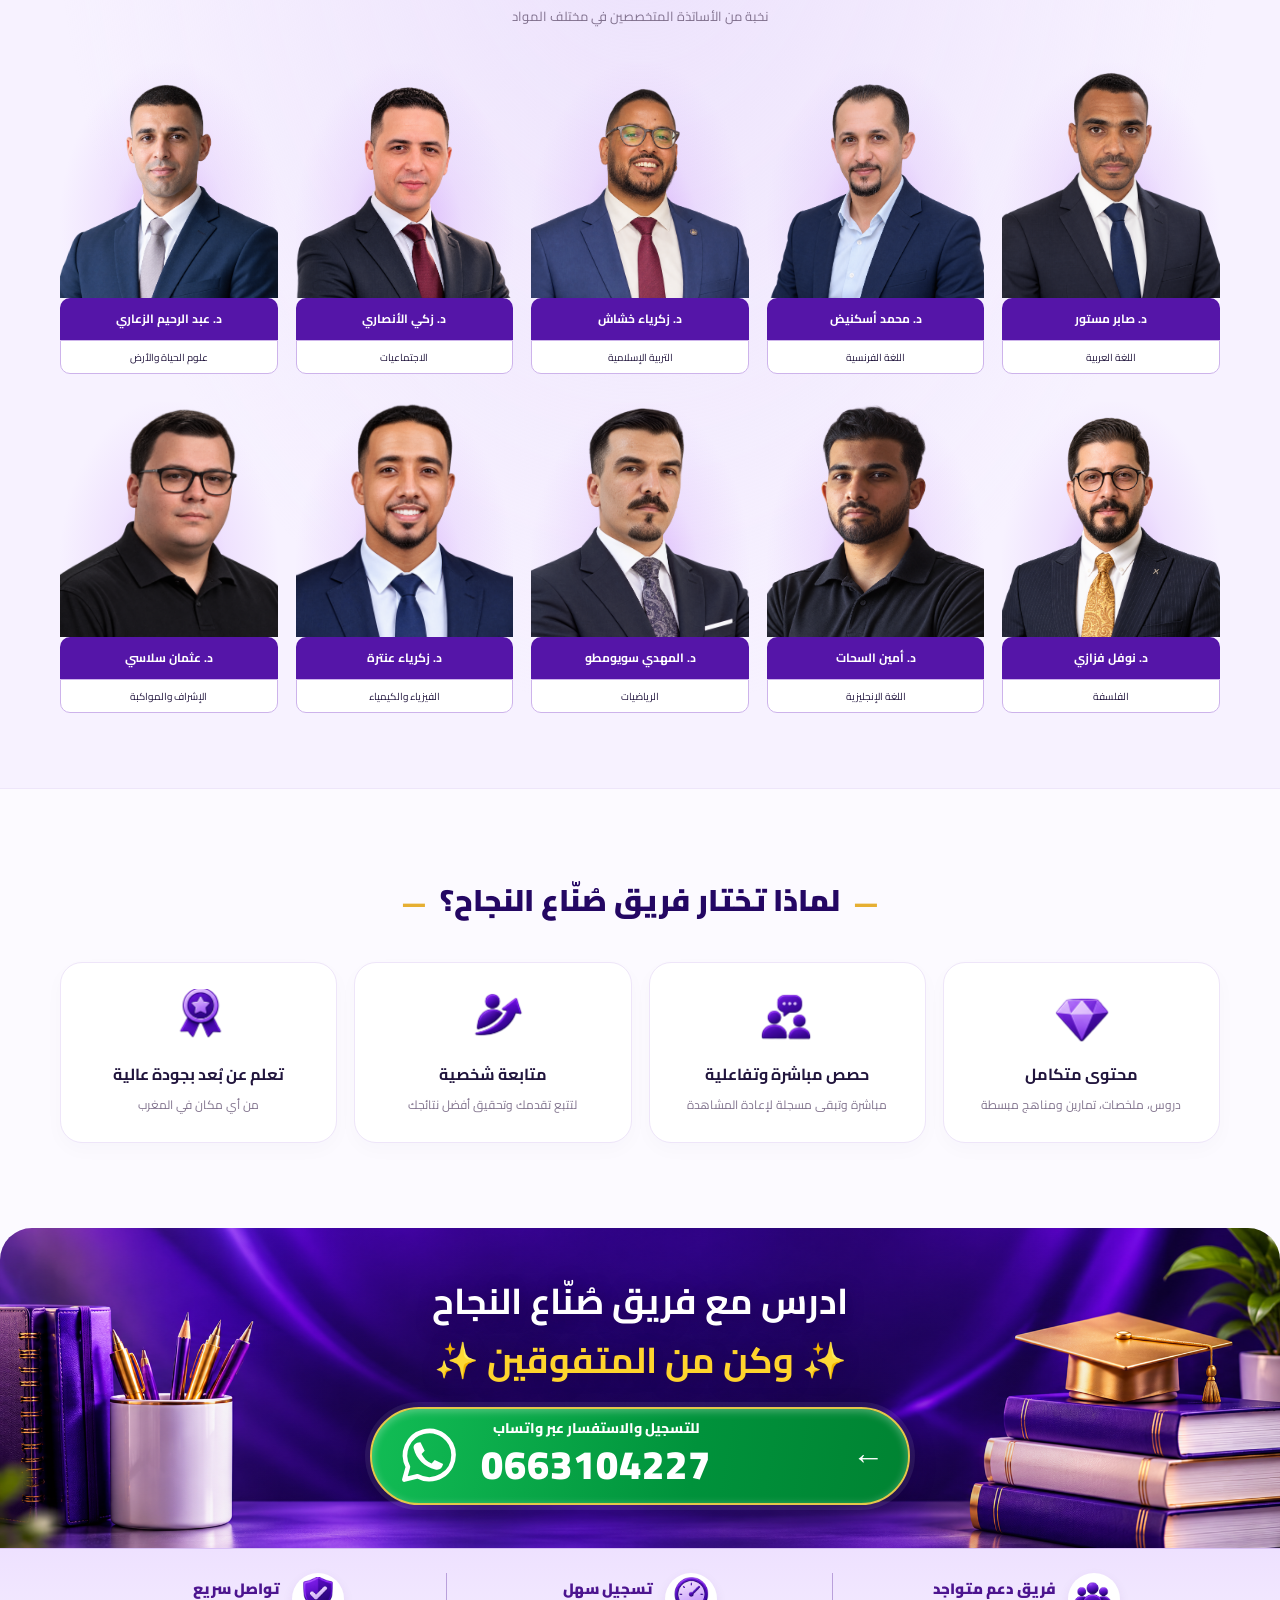
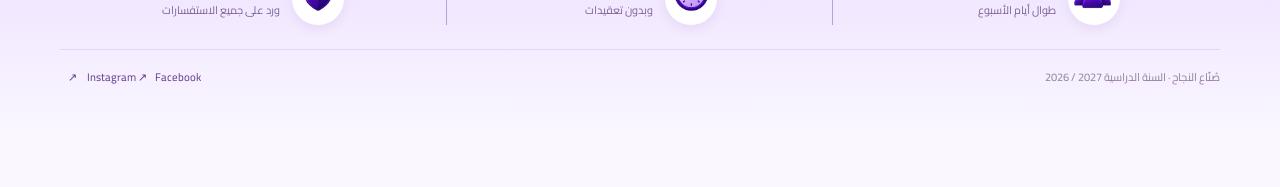
==== commit e8a0f055: "Update footer to match reference design" ====
--- a/index.html
+++ b/index.html
@@ -8,6 +8,10 @@
 <section class="section wrap"><div class="section-head"><h2>المواد المتوفرة</h2><p>تعلّم، تمرّن، وثبّت مكتسباتك مع أساتذة متخصصين</p></div><div class="subjects grid" id="subjects"></div></section>
 <section id="teachers" class="section teachers-section"><div class="wrap"><div class="section-head"><span class="eyebrow">خبرة ترافق طموحك</span><h2>فريق الأساتذة</h2><p>نخبة من الأساتذة المتخصصين في مختلف المواد</p></div><div id="teacher-cards" class="teachers grid"></div></div></section>
 <section class="section wrap"><div class="section-head"><h2>لماذا تختار فريق صُنّاع النجاح؟</h2></div><div id="why" class="why grid"></div></section>
-<section class="final-cta wrap"><img class="cta-books" src="assets/images/cta-books.png" alt="" loading="lazy"><span class="cta-decoration" aria-hidden="true">✦</span><span class="eyebrow">الخطوة الأولى تبدأ منك</span><h2>ادرس مع فريق صُنّاع النجاح<br><em>وكن من المتفوقين ✨</em></h2><button class="whatsapp" data-register>سجل الآن <span>↖</span></button><a class="phone" href="tel:+212663104227" dir="ltr">0663 104 227</a><p>تعلم عن بُعد، وطموح بلا حدود.</p></section>
-</main><footer class="wrap"><div><strong>صُنّاع النجاح</strong><p>رواد التدريس عن بُعد في المغرب</p></div><div><a href="https://www.instagram.com/sonaa_najah" target="_blank" rel="noopener noreferrer">Instagram ↗</a><a href="https://www.facebook.com/share/1F9B8NvXde/" target="_blank" rel="noopener noreferrer">Facebook ↗</a></div><small>السنة الدراسية 2026 / 2027</small></footer><button class="floating whatsapp" data-register>سجل الآن <span>↖</span></button>
+<section class="final-cta footer-banner" aria-labelledby="footer-cta-title">
+<div class="footer-banner-copy"><h2 id="footer-cta-title">ادرس مع فريق صُنّاع النجاح<br><em>✨ وكن من المتفوقين ✨</em></h2>
+<button class="footer-register" data-register><svg class="footer-wa" viewBox="0 0 32 32" fill="none" aria-hidden="true"><path d="M27.5 15.7a11.6 11.6 0 0 1-17.2 10.2L4 27.5l1.7-6.1A11.6 11.6 0 1 1 27.5 15.7Z" stroke="currentColor" stroke-width="2.2" stroke-linejoin="round"/><path d="m11.7 9.7 2 4-1.5 1.6c1.2 2.2 2.5 3.5 4.8 4.5l1.5-1.7 4 2c-.4 2-1.7 3.1-3.8 2.6-5.1-1.2-9-5.1-10.2-9.9-.5-1.7.8-3 3.2-3.1Z" fill="currentColor"/></svg><span class="footer-register-copy"><span>للتسجيل والاستفسار عبر واتساب</span><strong dir="ltr">0663104227</strong></span><span class="footer-arrow" aria-hidden="true">←</span></button>
+</div></section>
+</main>
+<footer class="site-footer"><div class="footer-benefits wrap" aria-label="مميزات التسجيل"><div class="footer-benefit"><span class="footer-benefit-icon"><span class="asset-icon" style="--ix:4;--iy:4" aria-hidden="true"></span></span><div><strong>فريق دعم متواجد</strong><small>طوال أيام الأسبوع</small></div></div><div class="footer-benefit"><span class="footer-benefit-icon"><span class="asset-icon" style="--ix:3;--iy:4" aria-hidden="true"></span></span><div><strong>تسجيل سهل</strong><small>وبدون تعقيدات</small></div></div><div class="footer-benefit"><span class="footer-benefit-icon"><span class="asset-icon" style="--ix:2;--iy:4" aria-hidden="true"></span></span><div><strong>تواصل سريع</strong><small>ورد على جميع الاستفسارات</small></div></div></div><div class="footer-meta wrap"><span>صُنّاع النجاح · السنة الدراسية <bdi>2026 / 2027</bdi></span><div><a href="https://www.instagram.com/sonaa_najah" target="_blank" rel="noopener noreferrer">Instagram ↗</a><a href="https://www.facebook.com/share/1F9B8NvXde/" target="_blank" rel="noopener noreferrer">Facebook ↗</a></div></div></footer><button class="floating whatsapp" data-register>سجل الآن <span>↖</span></button>
 <dialog id="registration" aria-labelledby="modal-title"><div class="modal-top"><div><strong id="modal-title">ابدأ رحلتك مع صُنّاع النجاح</strong><small>خطوات بسيطة نحو مستقبل أفضل</small></div><button id="close" class="icon-button" aria-label="إغلاق">×</button></div><div class="progress" aria-label="مراحل التسجيل"></div><form id="registration-form" novalidate><div id="step-content"></div><p id="form-error" role="alert"></p><div class="form-nav"><button type="button" id="back" class="outline">→ السابق</button><button type="submit" id="next" class="primary">التالي ←</button></div></form></dialog><script src="script.js"></script></body></html>
--- a/style.css
+++ b/style.css
@@ -22,3 +22,30 @@
 .teacher p{min-height:34px;padding:5px;line-height:1.7}
 @media(max-width:850px){.teachers{gap:24px 16px}}
 @media(max-width:580px){.teachers{gap:22px 12px}.teacher-portrait{aspect-ratio:1 / 1.12}.teacher h3{font-size:11px;min-height:41px}.teacher p{font-size:10px;min-height:34px}}
+/* Reference footer: photographic edge decoration, live Arabic copy and registration. */
+.final-cta.footer-banner{width:100%;max-width:1440px;min-height:320px;margin:10px auto 0;padding:32px 20%;border-radius:32px 32px 0 0;background:#31066e url('assets/images/footer-banner-generated.png') center/cover no-repeat;display:flex;align-items:center;justify-content:center;isolation:isolate}
+.footer-banner:before{content:'';position:absolute;inset:0;background:linear-gradient(90deg,transparent 13%,#24066120 28%,#24066130 72%,transparent 87%);z-index:-1}
+.footer-banner-copy{width:100%;text-align:center}
+.footer-banner h2{font-size:clamp(22px,2.8vw,39px);line-height:1.65;margin:0 0 18px;white-space:normal;text-shadow:0 2px 16px #1a003b80}
+.footer-banner h2 em{color:#ffd42d;font-style:normal}
+.footer-register{position:relative;display:flex;direction:ltr;align-items:center;justify-content:center;gap:18px;width:min(540px,100%);margin:auto;padding:11px 24px;border:2px solid #e4c74a;border-radius:70px;background:linear-gradient(100deg,#12bd55 0%,#00923b 60%,#008332 100%);box-shadow:0 0 0 5px #ffffff12,0 8px 26px #11002850,inset 0 2px 8px #ffffff55;color:#fff}
+.footer-wa{width:67px;height:67px;flex:0 0 67px}
+.footer-register-copy{direction:rtl;display:flex;flex-direction:column;text-align:center;line-height:1.25}
+.footer-register-copy>span{font-size:14px;font-weight:800;white-space:nowrap}
+.footer-register-copy strong{font-family:Cairo,Arial,sans-serif;font-size:40px;font-weight:900;letter-spacing:1px;line-height:1.35}
+.footer-arrow{font-size:32px;line-height:1;margin-left:auto}
+footer.site-footer{display:block;max-width:1440px;width:100%;padding:0 0 100px;margin:0 auto;background:linear-gradient(180deg,#eee1ff,#faf7ff 78%);border-top:1px solid #d8c0f5}
+.footer-benefits{display:grid;grid-template-columns:repeat(3,1fr);gap:0;padding-block:24px}
+.footer-benefit{display:flex;align-items:center;justify-content:center;gap:12px;padding-inline:14px}
+.footer-benefit+.footer-benefit{border-inline-start:1px solid #b9a0db}
+.footer-benefit-icon{display:flex;align-items:center;justify-content:center;width:52px;height:52px;border-radius:50%;background:#fff;box-shadow:0 4px 12px #4a137313;flex-shrink:0}
+.footer-benefit-icon .asset-icon{width:44px;height:44px}
+.footer-benefit strong{display:block;font-size:15px;font-weight:900;color:#4c148f;line-height:1.6}
+.footer-benefit small{display:block;font-size:11px;color:#7d6199;line-height:1.7}
+.footer-meta{display:flex;align-items:center;justify-content:space-between;gap:15px;padding-top:18px;border-top:1px solid #e4d4f5;color:#907ca0;font-size:11px}
+.footer-meta a{margin-inline:8px;color:#60378c}
+@media(max-width:850px){.final-cta.footer-banner{padding-inline:17%;min-height:290px}.footer-register{gap:10px;padding:10px 15px}.footer-wa{width:50px;height:50px;flex-basis:50px}.footer-register-copy strong{font-size:32px}.footer-register-copy>span{font-size:11px}.footer-benefit{padding-inline:8px;gap:8px}.footer-benefit strong{font-size:12px}.footer-benefit small{font-size:10px}}
+@media(max-width:580px){.final-cta.footer-banner{min-height:190px;padding:15px 14%;margin-top:0;border-radius:25px 25px 0 0;background-position:center}.footer-banner h2{font-size:clamp(17px,4.8vw,27px);line-height:1.6;margin-bottom:10px}.footer-register{width:100%;gap:6px;padding:5px 8px;border-width:1.5px;box-shadow:0 0 0 3px #ffffff16,0 5px 15px #11002850,inset 0 2px 5px #ffffff55}.footer-wa{width:39px;height:39px;flex-basis:39px}.footer-register-copy>span{font-size:clamp(8px,2.1vw,11px)}.footer-register-copy strong{font-size:clamp(23px,6.5vw,34px);letter-spacing:.6px}.footer-arrow{font-size:23px}.footer-benefits{width:100%;padding:16px 8px;gap:0}.footer-benefit{padding:0 5px;gap:5px}.footer-benefit-icon{width:31px;height:31px}.footer-benefit-icon .asset-icon{width:29px;height:29px}.footer-benefit strong{font-size:clamp(8px,2.2vw,12px);line-height:1.6;white-space:nowrap}.footer-benefit small{font-size:clamp(7px,1.8vw,10px);line-height:1.6}.footer-meta{flex-direction:column;gap:7px;padding-top:12px;font-size:10px}.site-footer .footer-meta a{margin-inline:10px}footer.site-footer{padding-bottom:100px}}
+@media(prefers-reduced-motion:no-preference){.footer-register:hover{box-shadow:0 0 0 5px #ffffff28,0 12px 30px #11002865;transform:translateY(-2px)}}
+@media(max-width:580px){.final-cta.footer-banner{background-size:100% 100%}.footer-benefits{grid-template-columns:repeat(3,minmax(0,1fr))}}
+@media(max-width:360px){.footer-benefit-icon{width:26px;height:26px}.footer-benefit-icon .asset-icon{width:25px;height:25px}.footer-benefit{gap:3px;padding-inline:3px}}
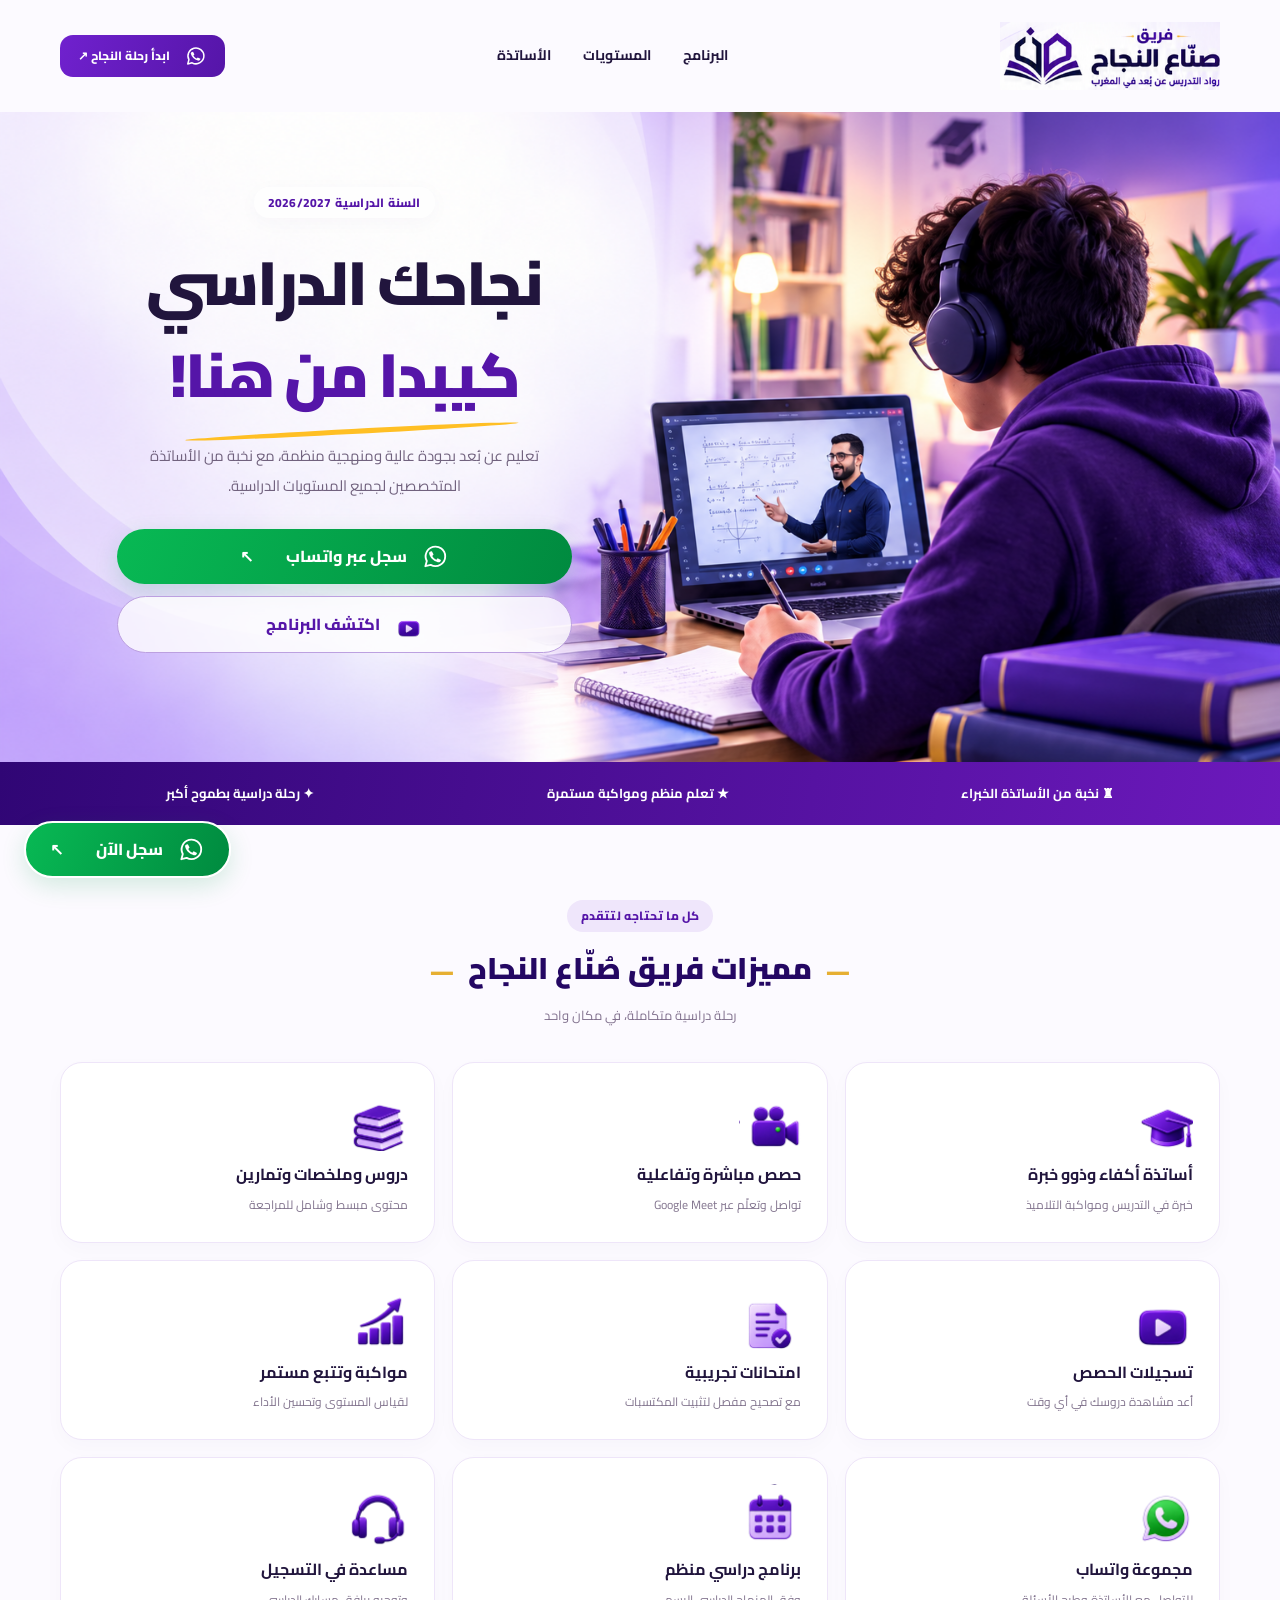
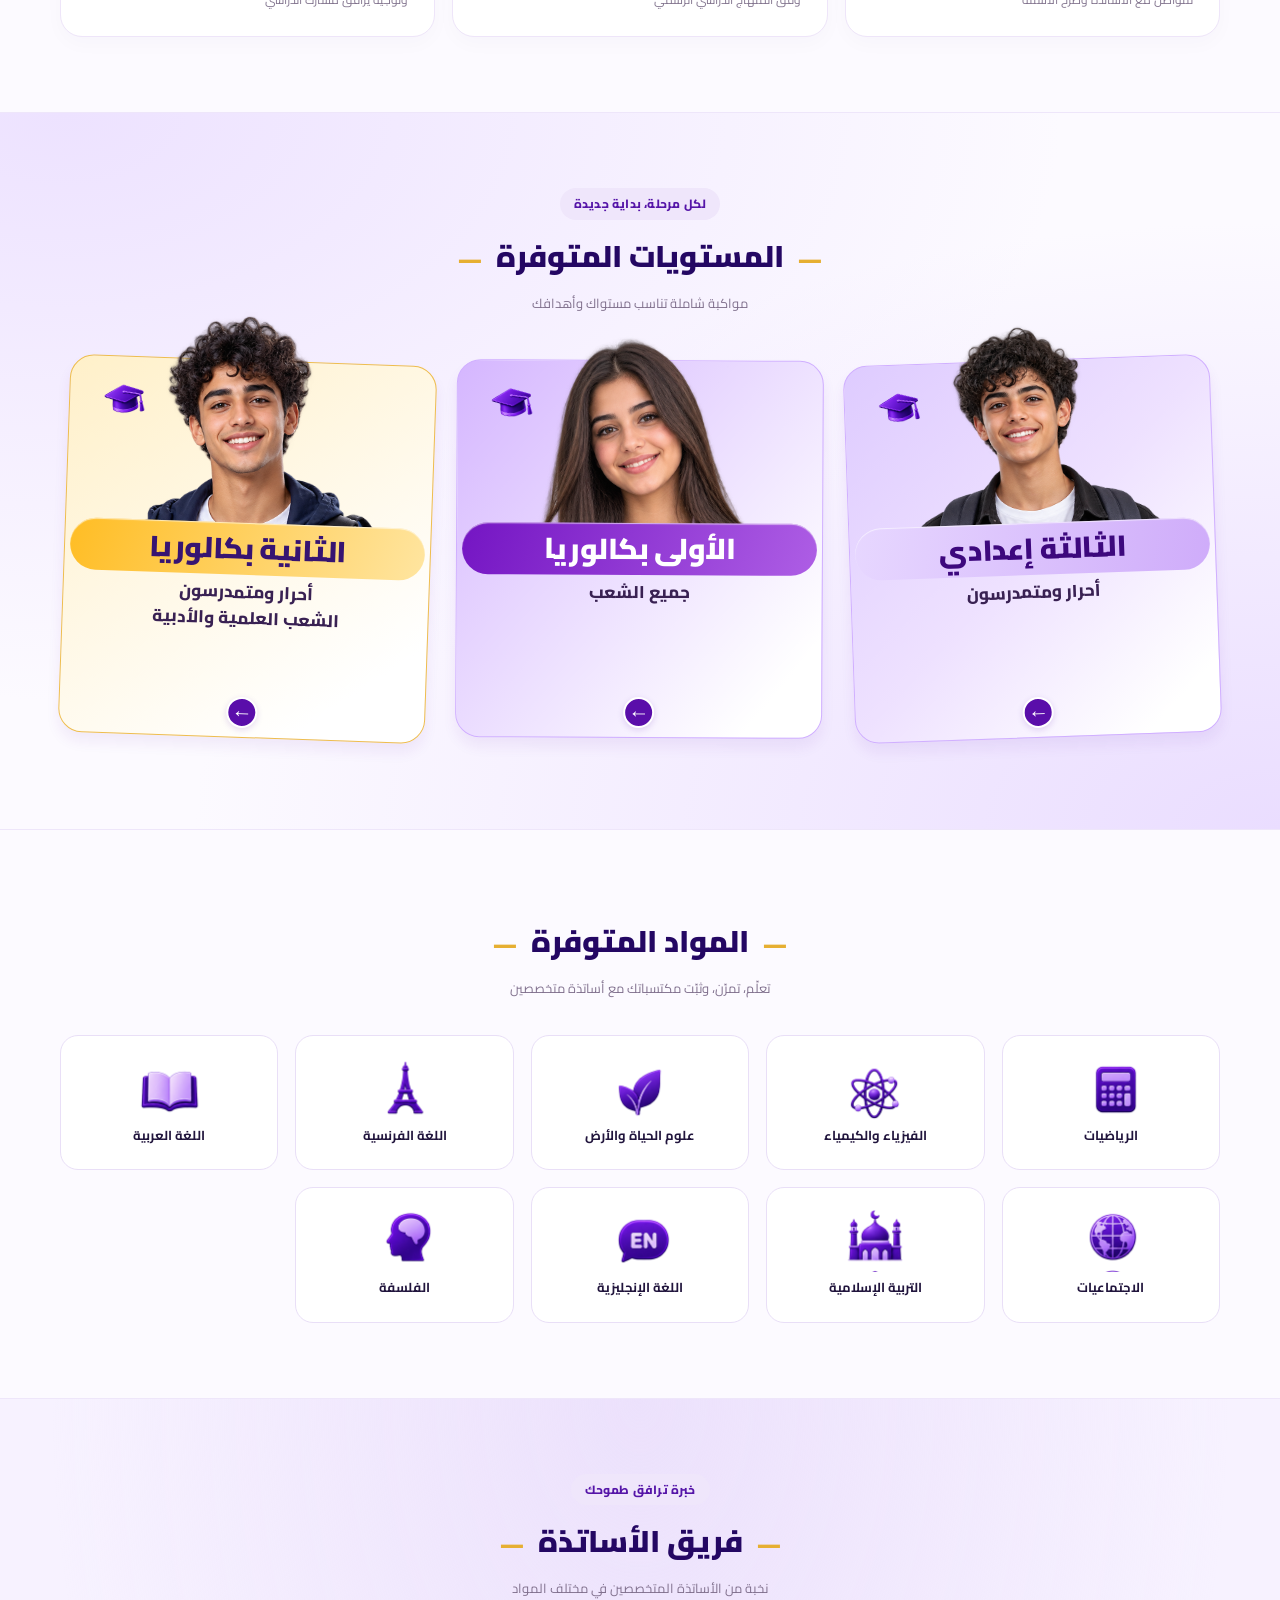
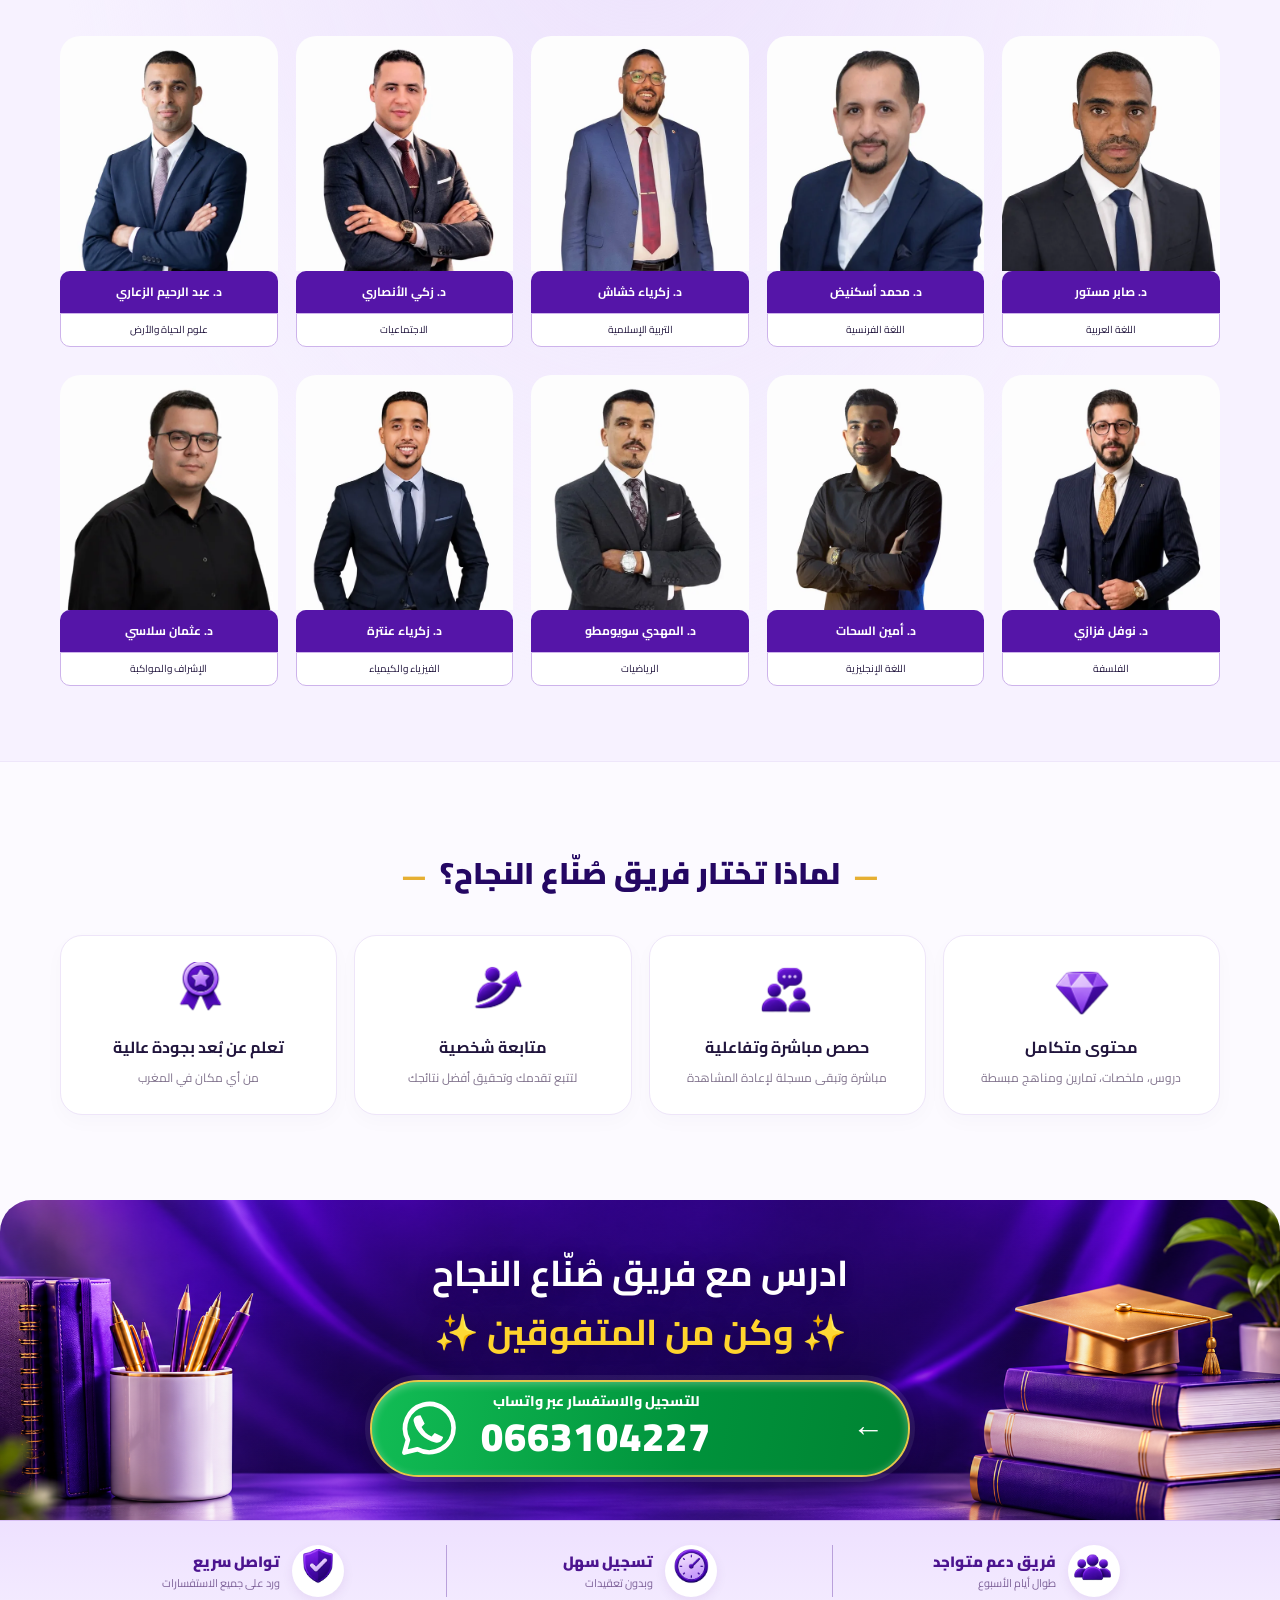
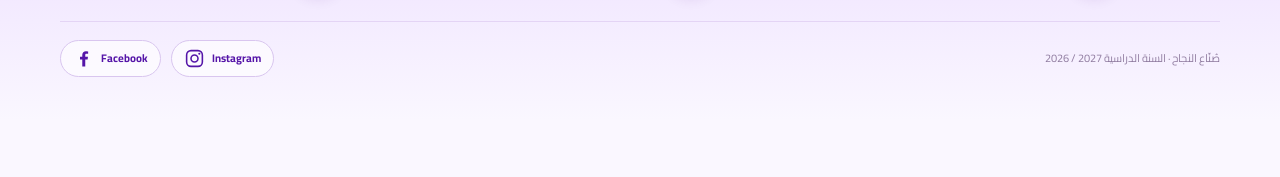
==== commit f98ab3a3: "Refine mobile design, teacher photos and registration pricing" ====
--- a/index.html
+++ b/index.html
@@ -1,7 +1,7 @@
 <!doctype html>
-<html lang="ar" dir="rtl"><head><meta charset="utf-8"><meta name="viewport" content="width=device-width, initial-scale=1"><meta name="theme-color" content="#5515a8"><meta name="description" content="صُنّاع النجاح: دروس مباشرة ودعم مدرسي عن بُعد بالمغرب. اكتشف المستويات والمواد وسجل طلبك عبر واتساب."><title>صُنّاع النجاح — نجاحك الدراسي كيبدا من هنا</title><link rel="preconnect" href="https://fonts.googleapis.com"><link href="https://fonts.googleapis.com/css2?family=Cairo:wght@400;600;700;800;900&display=swap" rel="stylesheet"><link rel="stylesheet" href="style.css"></head><body>
+<html lang="ar" dir="rtl"><head><meta charset="utf-8"><meta name="viewport" content="width=device-width, initial-scale=1"><meta name="theme-color" content="#5515a8"><meta name="description" content="صُنّاع النجاح: دروس مباشرة ودعم مدرسي عن بُعد بالمغرب. اكتشف المستويات والمواد وسجل طلبك عبر واتساب."><title>صُنّاع النجاح — نجاحك الدراسي كيبدا من هنا</title><link rel="preconnect" href="https://fonts.googleapis.com"><link href="https://fonts.googleapis.com/css2?family=Cairo:wght@400;600;700;800;900&display=swap" rel="stylesheet"><link rel="stylesheet" href="style.css"><link rel="stylesheet" href="mobile.css" media="(max-width: 600px)"><link rel="stylesheet" href="levels.css"></head><body>
 <header class="nav wrap"><a href="#" aria-label="صناع النجاح، الرئيسية"><img src="assets/logo/brand.png" alt="فريق صُنّاع النجاح — رواد التدريس عن بُعد في المغرب"></a><nav aria-label="التنقل الرئيسي"><a href="#program">البرنامج</a><a href="#levels">المستويات</a><a href="#teachers">الأساتذة</a></nav><button class="small primary" data-register>ابدأ رحلة النجاح ↗</button></header>
-<main><section class="hero wrap"><div class="hero-copy"><span class="eyebrow">✦ السنة الدراسية 2026 / 2027</span><p class="kicker">طموحك كبير. وحنا معاك.</p><h1>نجاحك الدراسي<br><span>كيبدا من هنا!</span></h1><p class="intro">تعليم عن بُعد بجودة عالية ومنهجية منظمة، مع نخبة من الأساتذة المتخصصين لجميع المستويات الدراسية.</p><div class="actions"><button class="whatsapp" data-register>سجل عبر واتساب <span>↖</span></button><a class="outline" href="#program">اكتشف البرنامج</a></div><div class="hero-note"><span>✓ حصص مباشرة وتفاعلية</span><span>✓ مواكبة طوال السنة</span></div></div><div class="hero-visual"><img src="assets/images/hero-generated.png" alt="تلميذ يتابع درسا عن بعد على حاسوبه"><div class="visual-tag"><span>✦</span><div>خطوة اليوم، نجاح الغد<small>تعلم من مكانك… وحقق طموحك</small></div></div><span class="visual-year">2026<br><b>2027</b></span></div></section>
+<main><section class="hero wrap"><div class="hero-copy"><span class="eyebrow">السنة الدراسية <bdi>2026/2027</bdi></span><p class="kicker">طموحك كبير. وحنا معاك.</p><h1>نجاحك الدراسي<br><span>كيبدا من هنا!</span></h1><p class="intro">تعليم عن بُعد بجودة عالية ومنهجية منظمة، مع نخبة من الأساتذة المتخصصين لجميع المستويات الدراسية.</p><div class="actions"><button class="whatsapp" data-register>سجل عبر واتساب <span>↖</span></button><a class="outline" href="#program">اكتشف البرنامج</a></div><div class="hero-note"><span>✓ حصص مباشرة وتفاعلية</span><span>✓ مواكبة طوال السنة</span></div></div><div class="hero-visual"><picture><source media="(max-width: 600px)" srcset="assets/images/hero-mobile-reference.png"><img src="assets/images/hero-generated.png" alt="تلميذ يتابع درسا عن بعد على حاسوبه"></picture><div class="visual-tag"><span>✦</span><div>خطوة اليوم، نجاح الغد<small>تعلم من مكانك… وحقق طموحك</small></div></div><span class="visual-year">2026<br><b>2027</b></span></div></section>
 <div class="trust"><div class="wrap"><span>♜ نخبة من الأساتذة الخبراء</span><span>★ تعلم منظم ومواكبة مستمرة</span><span>✦ رحلة دراسية بطموح أكبر</span></div></div>
 <section id="program" class="section wrap"><div class="section-head"><span class="eyebrow">كل ما تحتاجه لتتقدم</span><h2>مميزات فريق صُنّاع النجاح</h2><p>رحلة دراسية متكاملة، في مكان واحد</p></div><div id="features" class="features grid"></div></section>
 <section id="levels" class="section levels-section"><div class="wrap"><div class="section-head"><span class="eyebrow">لكل مرحلة، بداية جديدة</span><h2>المستويات المتوفرة</h2><p>مواكبة شاملة تناسب مستواك وأهدافك</p></div><div class="levels grid" id="level-cards"></div></div></section>
@@ -10,8 +10,8 @@
 <section class="section wrap"><div class="section-head"><h2>لماذا تختار فريق صُنّاع النجاح؟</h2></div><div id="why" class="why grid"></div></section>
 <section class="final-cta footer-banner" aria-labelledby="footer-cta-title">
 <div class="footer-banner-copy"><h2 id="footer-cta-title">ادرس مع فريق صُنّاع النجاح<br><em>✨ وكن من المتفوقين ✨</em></h2>
-<button class="footer-register" data-register><svg class="footer-wa" viewBox="0 0 32 32" fill="none" aria-hidden="true"><path d="M27.5 15.7a11.6 11.6 0 0 1-17.2 10.2L4 27.5l1.7-6.1A11.6 11.6 0 1 1 27.5 15.7Z" stroke="currentColor" stroke-width="2.2" stroke-linejoin="round"/><path d="m11.7 9.7 2 4-1.5 1.6c1.2 2.2 2.5 3.5 4.8 4.5l1.5-1.7 4 2c-.4 2-1.7 3.1-3.8 2.6-5.1-1.2-9-5.1-10.2-9.9-.5-1.7.8-3 3.2-3.1Z" fill="currentColor"/></svg><span class="footer-register-copy"><span>للتسجيل والاستفسار عبر واتساب</span><strong dir="ltr">0663104227</strong></span><span class="footer-arrow" aria-hidden="true">←</span></button>
+<a class="footer-register" href="https://wa.me/212663104227" target="_blank" rel="noopener noreferrer"><svg class="footer-wa" viewBox="0 0 32 32" fill="none" aria-hidden="true"><path d="M27.5 15.7a11.6 11.6 0 0 1-17.2 10.2L4 27.5l1.7-6.1A11.6 11.6 0 1 1 27.5 15.7Z" stroke="currentColor" stroke-width="2.2" stroke-linejoin="round"/><path d="m11.7 9.7 2 4-1.5 1.6c1.2 2.2 2.5 3.5 4.8 4.5l1.5-1.7 4 2c-.4 2-1.7 3.1-3.8 2.6-5.1-1.2-9-5.1-10.2-9.9-.5-1.7.8-3 3.2-3.1Z" fill="currentColor"/></svg><span class="footer-register-copy"><span>للتسجيل والاستفسار عبر واتساب</span><strong dir="ltr">0663104227</strong></span><span class="footer-arrow" aria-hidden="true">←</span></a>
 </div></section>
 </main>
-<footer class="site-footer"><div class="footer-benefits wrap" aria-label="مميزات التسجيل"><div class="footer-benefit"><span class="footer-benefit-icon"><span class="asset-icon" style="--ix:4;--iy:4" aria-hidden="true"></span></span><div><strong>فريق دعم متواجد</strong><small>طوال أيام الأسبوع</small></div></div><div class="footer-benefit"><span class="footer-benefit-icon"><span class="asset-icon" style="--ix:3;--iy:4" aria-hidden="true"></span></span><div><strong>تسجيل سهل</strong><small>وبدون تعقيدات</small></div></div><div class="footer-benefit"><span class="footer-benefit-icon"><span class="asset-icon" style="--ix:2;--iy:4" aria-hidden="true"></span></span><div><strong>تواصل سريع</strong><small>ورد على جميع الاستفسارات</small></div></div></div><div class="footer-meta wrap"><span>صُنّاع النجاح · السنة الدراسية <bdi>2026 / 2027</bdi></span><div><a href="https://www.instagram.com/sonaa_najah" target="_blank" rel="noopener noreferrer">Instagram ↗</a><a href="https://www.facebook.com/share/1F9B8NvXde/" target="_blank" rel="noopener noreferrer">Facebook ↗</a></div></div></footer><button class="floating whatsapp" data-register>سجل الآن <span>↖</span></button>
+<footer class="site-footer"><div class="footer-benefits wrap" aria-label="مميزات التسجيل"><div class="footer-benefit"><span class="footer-benefit-icon"><span class="asset-icon" style="--ix:4;--iy:4" aria-hidden="true"></span></span><div><strong>فريق دعم متواجد</strong><small>طوال أيام الأسبوع</small></div></div><div class="footer-benefit"><span class="footer-benefit-icon"><span class="asset-icon" style="--ix:3;--iy:4" aria-hidden="true"></span></span><div><strong>تسجيل سهل</strong><small>وبدون تعقيدات</small></div></div><div class="footer-benefit"><span class="footer-benefit-icon"><span class="asset-icon" style="--ix:2;--iy:4" aria-hidden="true"></span></span><div><strong>تواصل سريع</strong><small>ورد على جميع الاستفسارات</small></div></div></div><div class="footer-meta wrap"><span>صُنّاع النجاح · السنة الدراسية <bdi>2026 / 2027</bdi></span><div><a class="social-link" href="https://www.instagram.com/sonaa_najah" target="_blank" rel="noopener noreferrer" aria-label="Instagram — صُنّاع النجاح"><svg viewBox="0 0 24 24" fill="none" aria-hidden="true"><rect x="3" y="3" width="18" height="18" rx="5" stroke="currentColor" stroke-width="1.8"/><circle cx="12" cy="12" r="4" stroke="currentColor" stroke-width="1.8"/><circle cx="17.5" cy="6.5" r="1.2" fill="currentColor"/></svg><span>Instagram</span></a><a class="social-link" href="https://www.facebook.com/share/1F9B8NvXde/" target="_blank" rel="noopener noreferrer" aria-label="Facebook — صُنّاع النجاح"><svg viewBox="0 0 24 24" fill="currentColor" aria-hidden="true"><path d="M14 21v-8h2.7l.4-3H14V8.1c0-.9.3-1.5 1.6-1.5h1.7V3.9a22 22 0 0 0-2.5-.1c-2.5 0-4.2 1.5-4.2 4.3V10H8v3h2.6v8H14Z"/></svg><span>Facebook</span></a></div></div></footer><button class="floating whatsapp" data-register>سجل الآن <span>↖</span></button>
 <dialog id="registration" aria-labelledby="modal-title"><div class="modal-top"><div><strong id="modal-title">ابدأ رحلتك مع صُنّاع النجاح</strong><small>خطوات بسيطة نحو مستقبل أفضل</small></div><button id="close" class="icon-button" aria-label="إغلاق">×</button></div><div class="progress" aria-label="مراحل التسجيل"></div><form id="registration-form" novalidate><div id="step-content"></div><p id="form-error" role="alert"></p><div class="form-nav"><button type="button" id="back" class="outline">→ السابق</button><button type="submit" id="next" class="primary">التالي ←</button></div></form></dialog><script src="script.js"></script></body></html>
--- a/style.css
+++ b/style.css
@@ -49,3 +49,25 @@
 @media(prefers-reduced-motion:no-preference){.footer-register:hover{box-shadow:0 0 0 5px #ffffff28,0 12px 30px #11002865;transform:translateY(-2px)}}
 @media(max-width:580px){.final-cta.footer-banner{background-size:100% 100%}.footer-benefits{grid-template-columns:repeat(3,minmax(0,1fr))}}
 @media(max-width:360px){.footer-benefit-icon{width:26px;height:26px}.footer-benefit-icon .asset-icon{width:25px;height:25px}.footer-benefit{gap:3px;padding-inline:3px}}
+.footer-meta>div{display:flex;align-items:center;justify-content:center;gap:10px}.site-footer .footer-meta .social-link{display:inline-flex;direction:ltr;align-items:center;gap:7px;margin:0;padding:7px 12px;border:1px solid #d9c6ef;border-radius:30px;background:#ffffffa6;color:#5515a8;font-weight:700;transition:background .2s,color .2s,transform .2s}.social-link svg{display:block;width:21px;height:21px;flex-shrink:0}.site-footer .footer-meta .social-link:hover{background:#5515a8;color:#fff;transform:translateY(-2px)}
+.count-pricing{margin:16px 0;border:1px solid #dfd0ef;border-radius:12px;padding:12px;background:white;font-size:12px}.count-pricing summary{cursor:pointer;font-weight:800;color:#5515a8}.count-pricing table{width:100%;border-collapse:collapse;margin-top:12px;text-align:right}.count-pricing th{background:#5515a8;color:#fff}.count-pricing td,.count-pricing th{padding:8px 10px;border:1px solid #e1d5ed}.count-pricing tbody tr:nth-child(even){background:#f7f0ff}
+/* One crisp WhatsApp outline for all registration CTAs, including the final step. */
+.whatsapp:before,.nav button[data-register]:before{content:'';display:inline-block;width:27px;height:27px;flex:0 0 27px;background:transparent url('assets/icons/whatsapp-white.svg') center / contain no-repeat;filter:none}
+.nav button[data-register]:before{width:22px;height:22px;flex-basis:22px}
+@media(max-width:580px){.hero .whatsapp:before{width:24px;height:24px;flex-basis:24px}}
+/* Compact reference cards: cropped portraits, overlapping title ribbons, no empty body. */
+#level-cards{align-items:start;gap:24px;padding-top:18px}
+#level-cards article{position:relative;display:flex;flex-direction:column;min-width:0;padding:0;border-radius:24px;overflow:visible;background:linear-gradient(145deg,#ebddff,#fff 85%);border:1px solid #d3b7fb;box-shadow:0 8px 20px #5515a80d}
+#level-cards article:last-child{background:linear-gradient(145deg,#fff0c9,#fff 85%);border-color:#eebd4e}
+.level-portrait{position:relative;aspect-ratio:1.45;isolation:isolate;margin-top:-19px;overflow:hidden;border-radius:24px 24px 0 0}
+#level-cards .level-portrait img{position:absolute;top:0;left:-17.5%;width:135%;max-width:none;height:auto;margin:0;object-fit:initial;object-position:initial}
+#level-cards article:nth-child(2) .level-portrait img{width:115%;left:-7.5%}
+#level-cards .level-cap{position:absolute;top:27px;right:10px;width:43px;height:43px;z-index:2}
+#level-cards .level-copy{position:relative;display:flex;flex-direction:column;align-items:center;padding:0 10px 12px;margin-top:-13px;background:none;z-index:3}
+#level-cards h3{align-self:stretch;margin:0 -5px;padding:4px 5px;border-radius:14px;background:linear-gradient(100deg,#b77eea,#eedcff);color:#47058c;font-size:23px;line-height:1.7;font-weight:900;white-space:nowrap}
+#level-cards article:nth-child(2) h3{background:linear-gradient(110deg,#7415c3,#ae5ee5);color:#fff}
+#level-cards article:last-child h3{background:linear-gradient(110deg,#ffbd24,#ffe5a0)}
+#level-cards p{width:100%;min-height:45px;margin:7px 0 8px;font-size:14px;font-weight:800;line-height:1.7;color:#49305e}
+#level-cards button{display:grid;place-items:center;width:33px;height:33px;min-height:33px;margin:0;padding:0;border-radius:50%;font-size:22px;line-height:1}
+@media(max-width:850px){#level-cards{gap:12px}#level-cards h3{font-size:18px}#level-cards p{font-size:12px}.level-portrait{margin-top:-14px}#level-cards .level-cap{width:35px;height:35px;top:20px;right:6px}}
+.hero-visual>picture{display:block;width:100%;height:100%}.hero-visual>picture>img{display:block;width:100%;height:100%;object-fit:cover;object-position:center;border-radius:0}
--- a/mobile.css
+++ b/mobile.css
@@ -0,0 +1,68 @@
+﻿/* Mobile reference layout. Loaded last so typography has one clear source. */
+@media(max-width:600px){
+ body{font-size:14px;line-height:1.85;background:#faf7ff;color:#25143f;-webkit-text-size-adjust:100%;text-size-adjust:100%}
+ .wrap{width:calc(100% - 24px)}
+ .nav{position:absolute;top:0;left:0;right:0;width:100%;height:88px;padding:10px 0;justify-content:flex-end;pointer-events:none}
+ .nav>a{display:flex;width:60%;justify-content:center;pointer-events:auto}.nav img{width:min(215px,95%);mix-blend-mode:multiply}.nav>nav,.nav>.primary{display:none}
+ .hero{display:block;position:relative;min-height:455px;width:100%;padding:91px 10px 25px;isolation:isolate}
+ .hero-copy{width:60%;margin-right:auto;padding-top:0;text-align:center;isolation:isolate}
+ .hero-copy:before{content:'';position:absolute;inset:-100px -12px -26px -12px;z-index:-1;background:linear-gradient(90deg,#fcfafff5 0%,#fcfafff7 78%,#fcfaff00 100%)}
+ .hero-copy .eyebrow{color:#fff;background:#7125bf;font-size:10px;font-weight:800;padding:2px 9px;line-height:1.8;border-radius:20px;box-shadow:none}
+ .hero h1{font-size:clamp(27px,7.25vw,43px);font-weight:900;line-height:1.6;letter-spacing:-.6px;margin:15px -4px 16px;color:#130925}
+ .hero h1 span{color:#5910a2;white-space:nowrap}.hero h1 span:after{height:3px;bottom:-2px;left:6px}
+ .hero .intro{font-size:clamp(12px,3.15vw,16px);font-weight:700;line-height:1.85;color:#392b50;padding:0 3px;margin:0 auto}
+ .hero .actions{display:flex;flex-direction:column;gap:8px;margin:17px 0 0}
+ .hero .actions .whatsapp,.hero .actions .outline{font-size:clamp(13px,3.4vw,18px);font-weight:900;min-height:44px;padding:7px 10px;border-radius:40px;gap:7px;line-height:1.6}
+ .hero .actions .whatsapp span{margin-inline-start:0}.hero .whatsapp:before,.hero .outline:before{width:25px;height:25px;flex-basis:25px}
+ .hero-visual{position:absolute;inset:0;height:100%;width:100%;margin:0;z-index:-1}.hero-visual>img{width:100%;height:100%;object-fit:cover;object-position:right center;border-radius:0}.hero-visual:before,.hero-note,.hero .kicker{display:none}
+ .hero-visual:after{content:'';position:absolute;top:0;left:0;width:60%;height:95px;background:linear-gradient(90deg,#fcfaff,#fcfaffdf 80%,transparent)}
+ .trust{border-radius:0 0 22px 22px;padding:15px 0;background:linear-gradient(100deg,#37048a,#6716b9);box-shadow:0 8px 18px #5515a819}
+ .trust .wrap{display:grid;grid-template-columns:repeat(3,minmax(0,1fr));gap:0;text-align:center;font-size:11px;line-height:1.6;font-weight:800}.trust span{padding-inline:6px}.trust span+span{border-inline-start:1px solid #ffffff45}
+ .section{padding-block:33px}.section-head{margin-bottom:22px}.section-head>.eyebrow{display:none}.section-head h2{font-size:clamp(21px,5.3vw,29px);font-weight:900;line-height:1.65;margin:0 0 6px;color:#4b118b}.section-head h2:before,.section-head h2:after{font-size:14px;margin-inline:5px;color:#d99b17}.section-head p{font-size:12px;line-height:1.8;color:#655275;margin:0}
+ #program{position:relative;width:calc(100% - 12px);margin-top:4px;padding:24px 12px;background:#ffffffb5;border:2px solid #eee4fc;border-radius:30px;box-shadow:0 8px 25px #5b229c08}
+ .features{grid-template-columns:repeat(3,minmax(0,1fr));gap:9px}.feature{padding:15px 7px;border-radius:17px;border:1px solid #ece0fb;background:#fff;box-shadow:0 4px 12px #5c17950a;text-align:center;min-width:0}
+ .features .asset-icon{width:47px;height:47px}.feature h3{font-size:13px;font-weight:900;line-height:1.8;margin:6px 0 4px;color:#342146}.feature p{font-size:11px;font-weight:600;line-height:1.8;color:#635374;margin:0}
+ .levels-section,.teachers-section{background:radial-gradient(ellipse at 5% 0,#e9dcfb,transparent 55%),radial-gradient(ellipse at 100% 90%,#efe3ff,transparent 60%),#faf7ff;border:0}
+ .levels{grid-template-columns:repeat(3,minmax(0,1fr));gap:9px}.levels article{padding-top:3px;border-radius:18px;overflow:hidden;box-shadow:0 7px 16px #54138c0c}.levels img{height:143px;object-fit:contain;width:100%;margin-bottom:-9px}.levels .level-copy{padding:6px 5px 12px}.level-cap{width:30px;height:30px;right:0;top:-98px}.levels h3{font-size:13px;line-height:1.8;font-weight:900;margin:0 -3px;padding:3px 2px;border-radius:11px}.levels p{font-size:11px;line-height:1.8;font-weight:700;margin:6px 0 10px;min-height:40px;color:#49315e}.levels button{width:32px;height:32px;min-height:32px;font-size:20px}
+ .subjects{grid-template-columns:repeat(3,minmax(0,1fr));gap:9px}.subject{padding:14px 6px;border-radius:15px;font-size:12px;font-weight:800;line-height:1.7;color:#3b2454;box-shadow:0 4px 12px #5c179508}.subject .asset-icon{width:46px;height:46px;margin-bottom:4px}
+ .teachers{grid-template-columns:repeat(2,minmax(0,1fr));gap:20px 12px}.teacher-portrait{aspect-ratio:1/1.1;border-radius:15px 15px 0 0}.teacher h3{font-size:13px;line-height:1.7;min-height:43px;padding:8px 5px;border-radius:9px 9px 0 0;font-weight:900}.teacher p{font-size:12px;min-height:36px;padding:6px 4px;line-height:1.7;font-weight:700;color:#4f2878}
+ .why{grid-template-columns:repeat(2,minmax(0,1fr));gap:10px}.why .feature{padding:16px 10px}.why .asset-icon{width:46px;height:46px}.why .feature h3{font-size:14px}.why .feature p{font-size:12px}
+ .final-cta.footer-banner{min-height:210px;padding:18px 12%;border-radius:24px 24px 0 0;background-size:100% 100%}.footer-banner h2{font-size:clamp(19px,5.05vw,28px);font-weight:900;line-height:1.7;margin:0 0 12px}.footer-register{padding:7px 9px;gap:6px}.footer-wa{width:38px;height:38px;flex-basis:38px}.footer-register-copy>span{font-size:clamp(9px,2.3vw,13px);font-weight:900}.footer-register-copy strong{font-size:clamp(25px,6.6vw,37px);letter-spacing:.5px}.footer-arrow{font-size:24px}
+ .footer-benefits{width:100%;padding:17px 8px}.footer-benefit{padding:0 4px;gap:4px}.footer-benefit-icon{width:29px;height:29px}.footer-benefit-icon .asset-icon{width:27px;height:27px}.footer-benefit strong{font-size:10px;white-space:normal;line-height:1.65}.footer-benefit small{font-size:9px;line-height:1.65}.footer-meta{font-size:11px;gap:11px}.footer-meta .social-link{min-height:40px}.site-footer{padding-bottom:100px}
+ .floating{left:12px;right:12px;bottom:calc(10px + env(safe-area-inset-bottom));font-size:16px;min-height:52px;padding:10px 18px}
+ dialog{width:100%;max-width:none;height:100dvh;max-height:100dvh;border-radius:0;margin:0}dialog[open]{display:flex;flex-direction:column}.modal-top{padding:17px 18px;flex-shrink:0}.modal-top strong{font-size:16px}.modal-top small{font-size:12px}.progress{padding:18px}#registration-form{overflow:auto;flex:1;padding:0 18px calc(15px + env(safe-area-inset-bottom))}#step-content h2{font-size:22px;line-height:1.7}.step-label{font-size:12px}.field{font-size:14px}.field input,.field select{font-size:16px;min-height:50px}.choice{font-size:15px;padding:16px 12px}.choice small{font-size:12px}.options.two .choice{font-size:13px;padding:13px 8px}.notice,.benefits{font-size:12px;line-height:1.9}.summary div{font-size:13px}.form-nav{padding-bottom:8px}.form-nav button{font-size:14px;min-height:48px}
+}
+@media(max-width:360px){.hero{min-height:433px;padding-top:83px}.nav{height:81px}.hero h1{font-size:26px}.hero .intro{font-size:12px}.hero .actions .whatsapp,.hero .actions .outline{font-size:12px;padding-inline:5px}.hero .actions{gap:7px}.trust .wrap{font-size:10px}.features{gap:7px}.feature{padding:12px 5px}.feature h3{font-size:12px}.feature p{font-size:11px}.levels img{height:118px}.levels h3{font-size:12px}.levels p{font-size:10px}.levels{gap:7px}.section-head h2{font-size:20px}.section-head h2:before,.section-head h2:after{margin-inline:3px;font-size:11px}.teacher h3{font-size:12px}.teacher p{font-size:11px}.final-cta.footer-banner{padding-inline:10%;min-height:196px}.footer-benefit-icon{width:24px;height:24px}.footer-benefit-icon .asset-icon{width:24px;height:24px}.footer-benefit strong{font-size:9px}.footer-benefit small{font-size:8px}}
+/* Level cards match the compact reference composition. */
+@media(max-width:600px){
+ #levels{padding-block:30px 28px}#levels .section-head{margin-bottom:22px}
+ #level-cards{grid-template-columns:repeat(3,minmax(0,1fr));align-items:start;gap:10px;padding-top:15px}
+ #level-cards article{border-radius:17px;padding:0;overflow:visible}
+ .level-portrait{aspect-ratio:1.25;margin-top:-15px;border-radius:17px 17px 0 0}
+ #level-cards .level-portrait img{height:auto;width:135%;left:-17.5%;top:0;margin:0;max-width:none}
+ #level-cards article:nth-child(2) .level-portrait img{width:115%;left:-7.5%}
+ #level-cards .level-cap{top:23px;right:3px;width:30px;height:30px}
+ #level-cards .level-copy{padding:0 5px 9px;margin-top:-12px;background:none}
+ #level-cards h3{font-size:clamp(12px,3.2vw,19px);line-height:1.7;padding:4px 2px;margin:0 -3px;border-radius:11px;white-space:nowrap;letter-spacing:-.3px}
+ #level-cards p{font-size:clamp(10px,2.65vw,14px);line-height:1.65;min-height:35px;margin:6px 0 6px}
+ #level-cards button{width:28px;height:28px;min-height:28px;font-size:19px}
+}
+@media(max-width:360px){#level-cards{gap:7px}#level-cards h3{font-size:11.5px}#level-cards p{font-size:10px;min-height:34px}#level-cards .level-cap{width:26px;height:26px;top:20px;right:1px}#level-cards .level-copy{padding-inline:4px}}
+/* Mobile hero uses reference proportions, never a tall desktop-background crop. */
+@media(max-width:600px){
+ .nav{position:absolute;top:0;left:0;right:auto;display:flex;align-items:flex-start;width:56%;height:auto;padding:1.6vw 0 0;pointer-events:none;z-index:3}
+ .nav>a{width:100%;display:flex;justify-content:center;pointer-events:auto}.nav img{width:90%;max-width:none;height:auto;mix-blend-mode:multiply}
+ .hero{position:relative;display:block;aspect-ratio:576/435;width:100%;min-height:0;height:auto;max-height:none;padding:0;overflow:hidden;background:#faf6ff;isolation:isolate}
+ .hero-copy{position:absolute;inset:0 auto 0 0;width:56%;height:100%;margin:0;padding:0;z-index:2}
+ .hero-copy:before,.hero-visual:before,.hero-visual:after{display:none}
+ .hero-visual{position:absolute;inset:0;width:100%;height:100%;margin:0;z-index:-1}.hero-visual>picture{display:block;width:100%;height:100%}.hero-visual>picture>img{width:100%;height:100%;object-fit:fill;object-position:center;border-radius:0}
+ .hero-copy .eyebrow{position:absolute;top:22.2%;right:4%;margin:0;padding:.15vw 1.5vw;line-height:1.5;font-size:clamp(7px,1.95vw,12px);font-weight:800;border-radius:10px;background:linear-gradient(90deg,#6410ba,#a96ce1);color:#fff;white-space:nowrap;letter-spacing:0;box-shadow:none}
+ .hero h1{position:absolute;top:29.2%;right:0;left:3%;margin:0;font-size:6.35vw;line-height:1.4;font-weight:900;letter-spacing:-.6px;text-align:center;color:#120920}
+ .hero h1 span{white-space:nowrap;color:#5515a8}.hero h1 span:after{height:3px;bottom:-1.5vw;left:7%;right:7%;transform:rotate(-3deg);background:#e6ab21}
+ .hero .intro{position:absolute;top:57%;left:8%;right:5%;margin:0;padding:0;font-size:2.27vw;line-height:1.55;font-weight:700;color:#302345;text-align:center;max-width:none}
+ .hero .actions{position:absolute;top:74%;bottom:3.6%;left:8%;right:7%;display:flex;flex-direction:column;justify-content:space-between;gap:1.1vw;margin:0}
+ .hero .actions .whatsapp,.hero .actions .outline{flex:1;width:100%;min-height:0;height:auto;padding:.5vw 1.6vw;gap:1.5vw;border-radius:40px;font-size:3.1vw;line-height:1.3;font-weight:900;white-space:nowrap;box-shadow:none}
+ .hero .actions .outline{width:97%;align-self:center;background:#fffffff0;border:1px solid #aa76d4}
+ .hero .whatsapp:before,.hero .outline:before{width:5vw;height:5vw;flex-basis:5vw}
+ .hero .actions .whatsapp span{margin-inline-start:auto;font-size:3.5vw}.hero-note,.visual-tag,.visual-year{display:none}
+}
--- a/levels.css
+++ b/levels.css
@@ -0,0 +1,33 @@
+﻿/* Reference-level cards: portrait overhang, pill ribbons and compact copy. */
+#levels{overflow:hidden;background:radial-gradient(ellipse at 5% 0,#ede2ff,transparent 58%),radial-gradient(ellipse at 100% 100%,#eaddff,transparent 60%),#fcfaff}
+#levels .section-head{margin-bottom:45px}
+#level-cards{display:grid;grid-template-columns:repeat(3,minmax(0,1fr));align-items:start;gap:25px;padding:0 4px 15px}
+#level-cards .level-card{position:relative;display:block;aspect-ratio:1/1.03;min-height:0;height:auto;padding:0;border:1.5px solid #d0afff;border-radius:24px;background:linear-gradient(135deg,#decbff 0%,#eee1ff 50%,#fff 90%);box-shadow:0 9px 14px #6219ac12;overflow:visible;transform:rotate(-2deg);cursor:pointer}
+#level-cards .level-first{transform:rotate(.3deg);background:linear-gradient(130deg,#d5b6ff 0%,#eee2ff 53%,#fff 88%)}
+#level-cards .level-second{transform:rotate(2deg);background:linear-gradient(130deg,#fff4d4 0%,#ffedc0 50%,#fff 90%);border-color:#efc263}
+#level-cards .level-portrait{position:absolute;top:-13%;left:0;right:0;bottom:auto;height:69%;width:100%;aspect-ratio:auto;margin:0;overflow:hidden;border-radius:0;isolation:isolate}
+#level-cards .level-portrait img{position:absolute;top:0;left:-18%;width:136%;max-width:none;height:auto;object-fit:initial;margin:0;border-radius:0}
+#level-cards .level-first .level-portrait img{width:116%;left:-8%;top:-1%}
+#level-cards .level-cap{position:absolute;top:24%;right:auto;left:7%;width:47px;height:47px;z-index:2;transform:rotate(-8deg)}
+#level-cards .level-copy{position:absolute;top:43%;left:0;right:0;bottom:0;display:flex;flex-direction:column;align-items:center;margin:0;padding:0 8px 9px;z-index:3;background:none}
+#level-cards h3{align-self:stretch;display:flex;align-items:center;justify-content:center;min-height:0;margin:0 -3px;padding:3px 4px;border-radius:40px;background:linear-gradient(100deg,#e7d7ff,#cfacfa);color:#3d087d;box-shadow:inset 0 1px 1px #ffffffa6;font-size:clamp(19px,2.35vw,29px);font-weight:900;line-height:1.6;letter-spacing:-.4px;white-space:nowrap}
+#level-cards .level-first h3{background:linear-gradient(105deg,#a85be6,#7519c5);color:#fff}
+#level-cards .level-second h3{background:linear-gradient(105deg,#ffe49e,#ffbd22);color:#371472}
+#level-cards p{width:100%;flex:1;min-height:0;margin:5px 0 4px;padding:0;font-size:clamp(12px,1.4vw,17px);line-height:1.5;font-weight:800;color:#392153}
+#level-cards button{display:grid;place-items:center;width:31px;height:31px;min-height:31px;flex:0 0 31px;margin:0;padding:0;border:2px solid #fff;border-radius:50%;font-size:21px;line-height:1;background:#5a0eaa;color:white;box-shadow:0 2px 6px #5515a827}
+#level-cards .level-card:hover{transform:translateY(-4px) rotate(0)}
+@media(max-width:850px){#level-cards{gap:17px}#level-cards h3{font-size:20px}#level-cards p{font-size:13px}#level-cards .level-cap{width:38px;height:38px}}
+@media(max-width:600px){
+ #levels{padding-block:30px 22px}#levels>.wrap{width:calc(100% - 24px)}#levels .section-head{margin-bottom:35px}#levels .section-head h2{font-size:clamp(21px,5.5vw,31px);line-height:1.45;margin-bottom:4px}#levels .section-head p{font-size:12px;font-weight:700}
+ #level-cards{gap:13px;padding:0 2px 12px}#level-cards .level-card{aspect-ratio:1/1.08;border-radius:17px;border-width:1px}#level-cards .level-portrait{top:-13%;height:69%;margin:0;aspect-ratio:auto}
+ #level-cards .level-portrait img{width:136%;height:auto;left:-18%;top:0}#level-cards .level-first .level-portrait img{width:116%;left:-8%;top:-1%}
+ #level-cards .level-cap{width:clamp(23px,6vw,35px);height:clamp(23px,6vw,35px);left:6%;right:auto;top:25%}
+ #level-cards .level-copy{top:43%;bottom:0;padding:0 4px 4px;margin:0}
+ #level-cards h3{font-size:clamp(12px,3.15vw,19px);padding:2px 1px;margin:0 -2px;line-height:1.65;letter-spacing:-.4px;border-radius:30px}
+ #level-cards p{font-size:clamp(9px,2.4vw,14px);line-height:1.45;min-height:0;margin:4px 0 2px;font-weight:800}
+ #level-cards button{width:23px;height:23px;min-height:23px;flex-basis:23px;font-size:17px;border-width:1.5px}
+}
+@media(max-width:360px){#level-cards{gap:10px}#level-cards .level-card{aspect-ratio:1/1.15}#level-cards h3{font-size:11px;letter-spacing:-.4px}#level-cards p{font-size:9px}#level-cards button{width:21px;height:21px;min-height:21px;flex-basis:21px;font-size:15px}}
+@media(prefers-reduced-motion:reduce){#level-cards .level-card:hover{transform:none}}
+@media(max-width:600px){#level-cards .level-card{aspect-ratio:1/1.22}#level-cards .level-copy{padding-bottom:4px}#level-cards p{margin:2px 0 1px}#level-cards button{width:20px;height:20px;min-height:20px;flex-basis:20px;font-size:15px}}
+@media(max-width:360px){#level-cards .level-card{aspect-ratio:1/1.32}#level-cards button{width:19px;height:19px;min-height:19px;flex-basis:19px}}
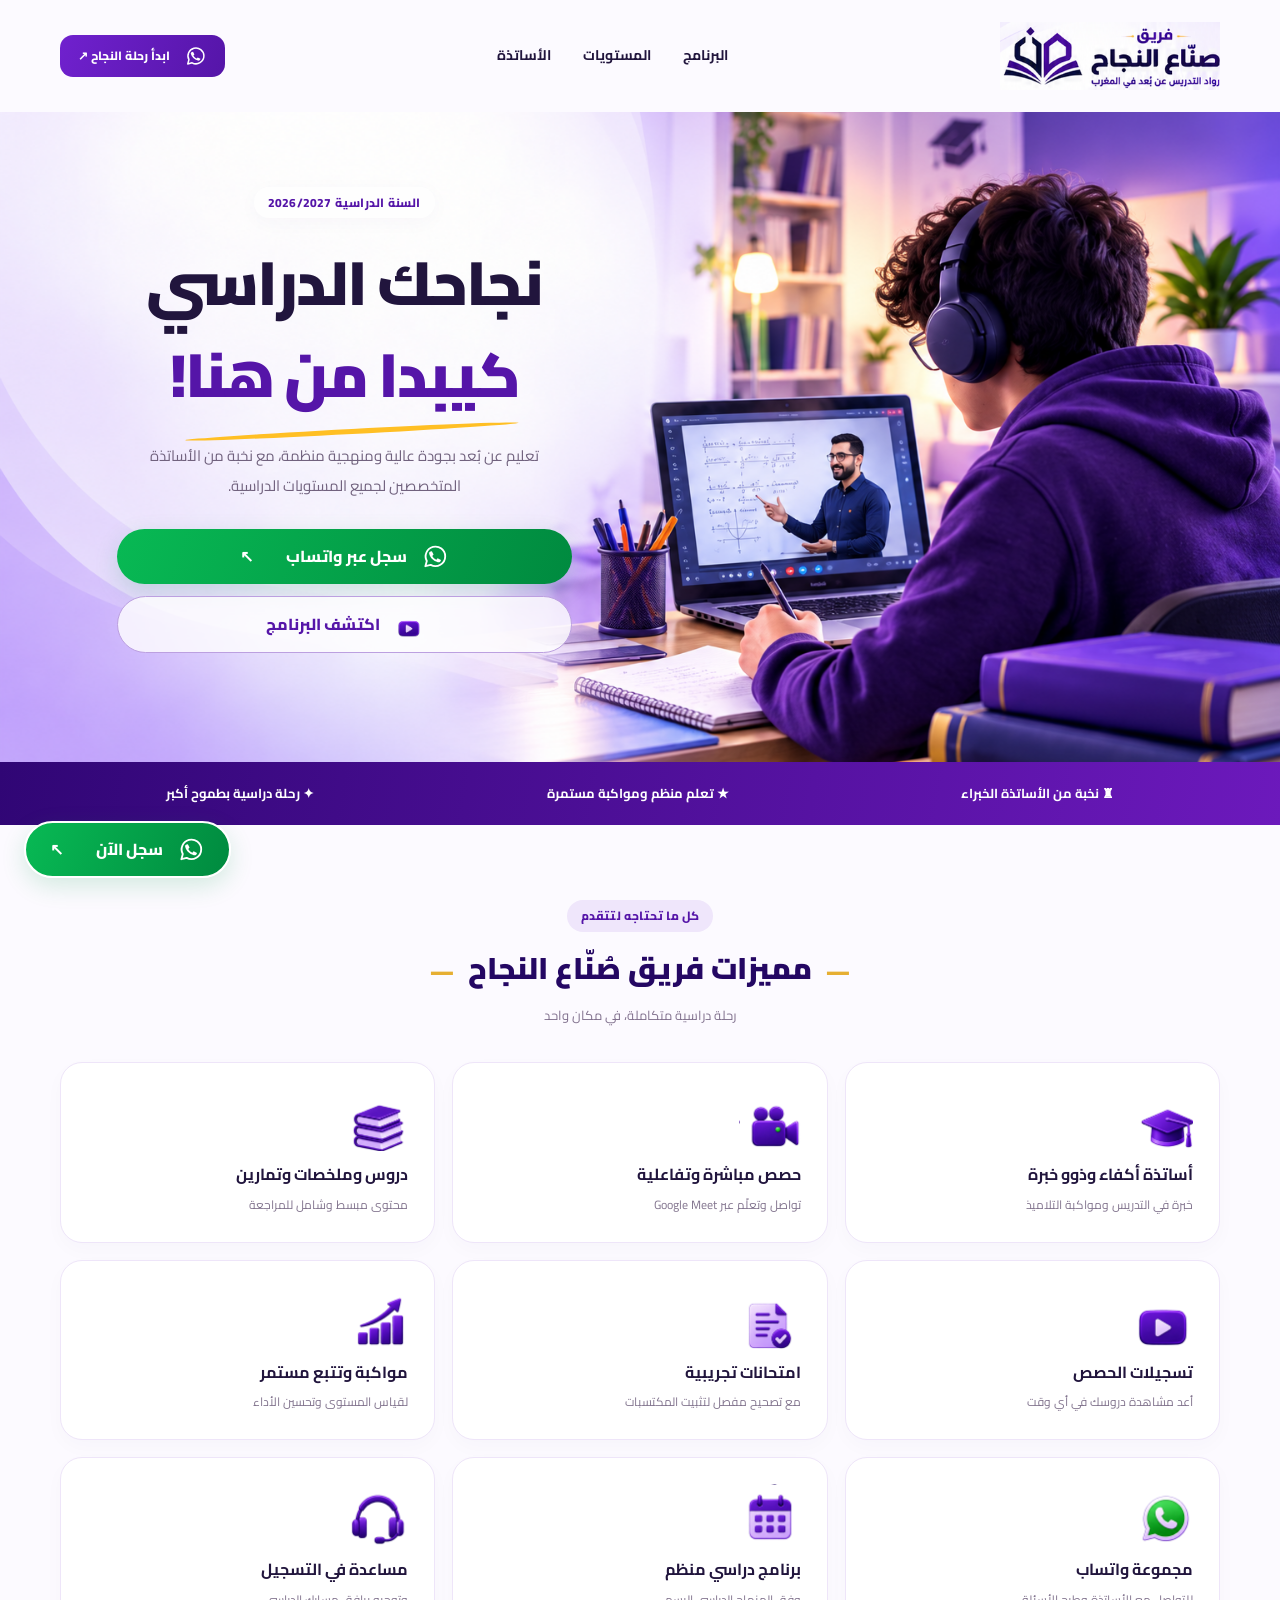
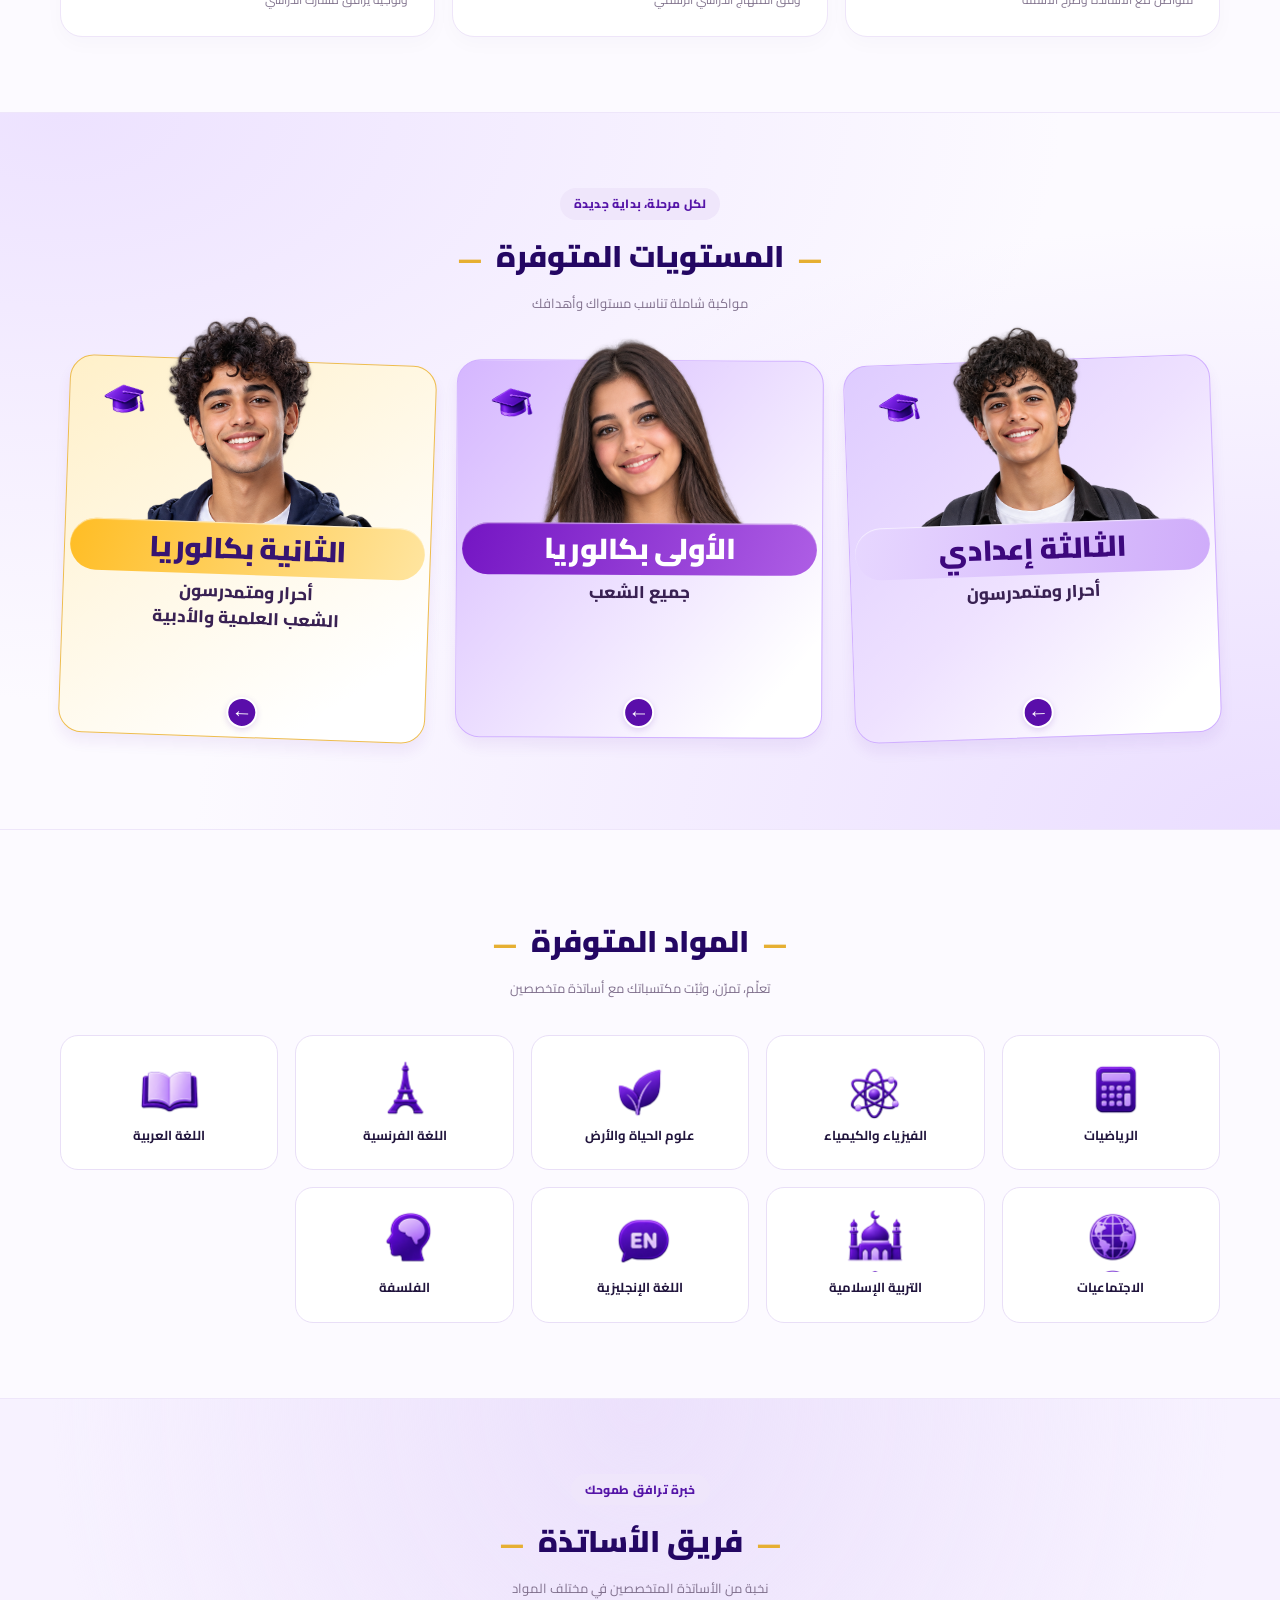
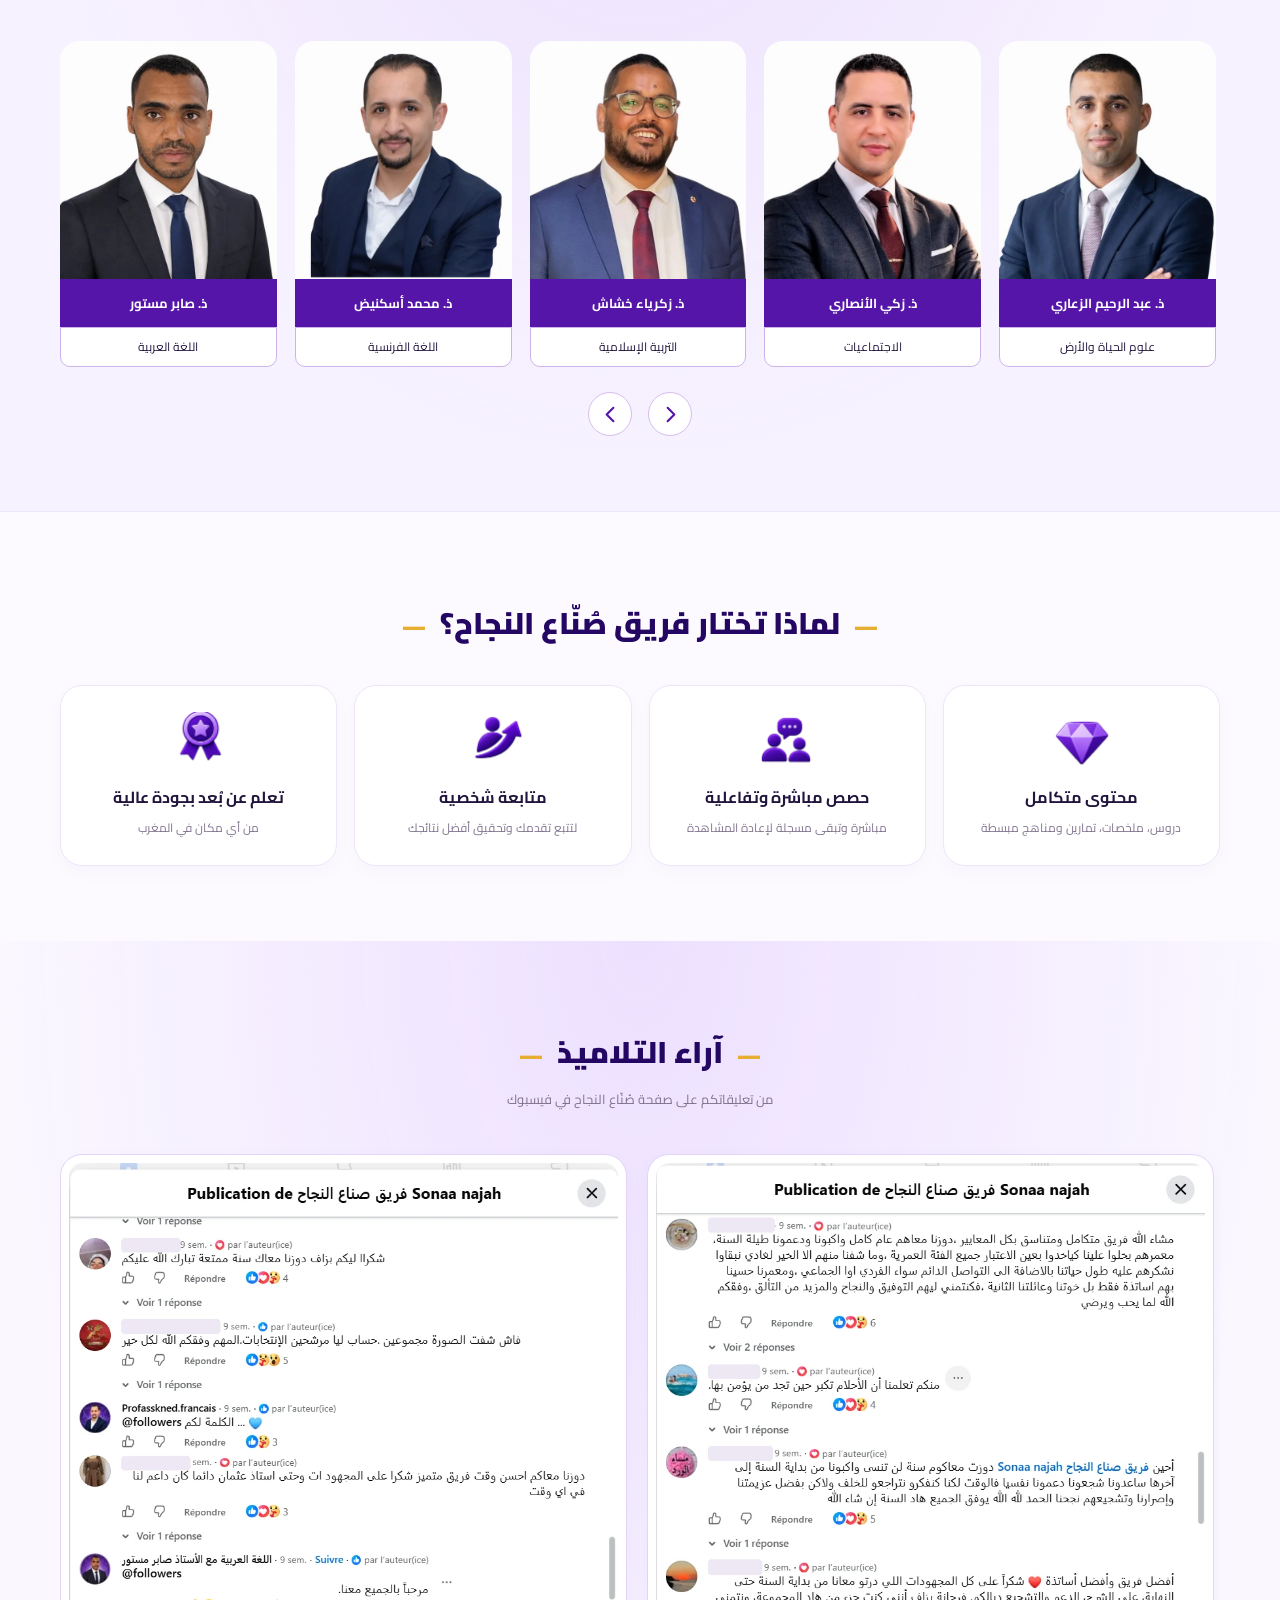
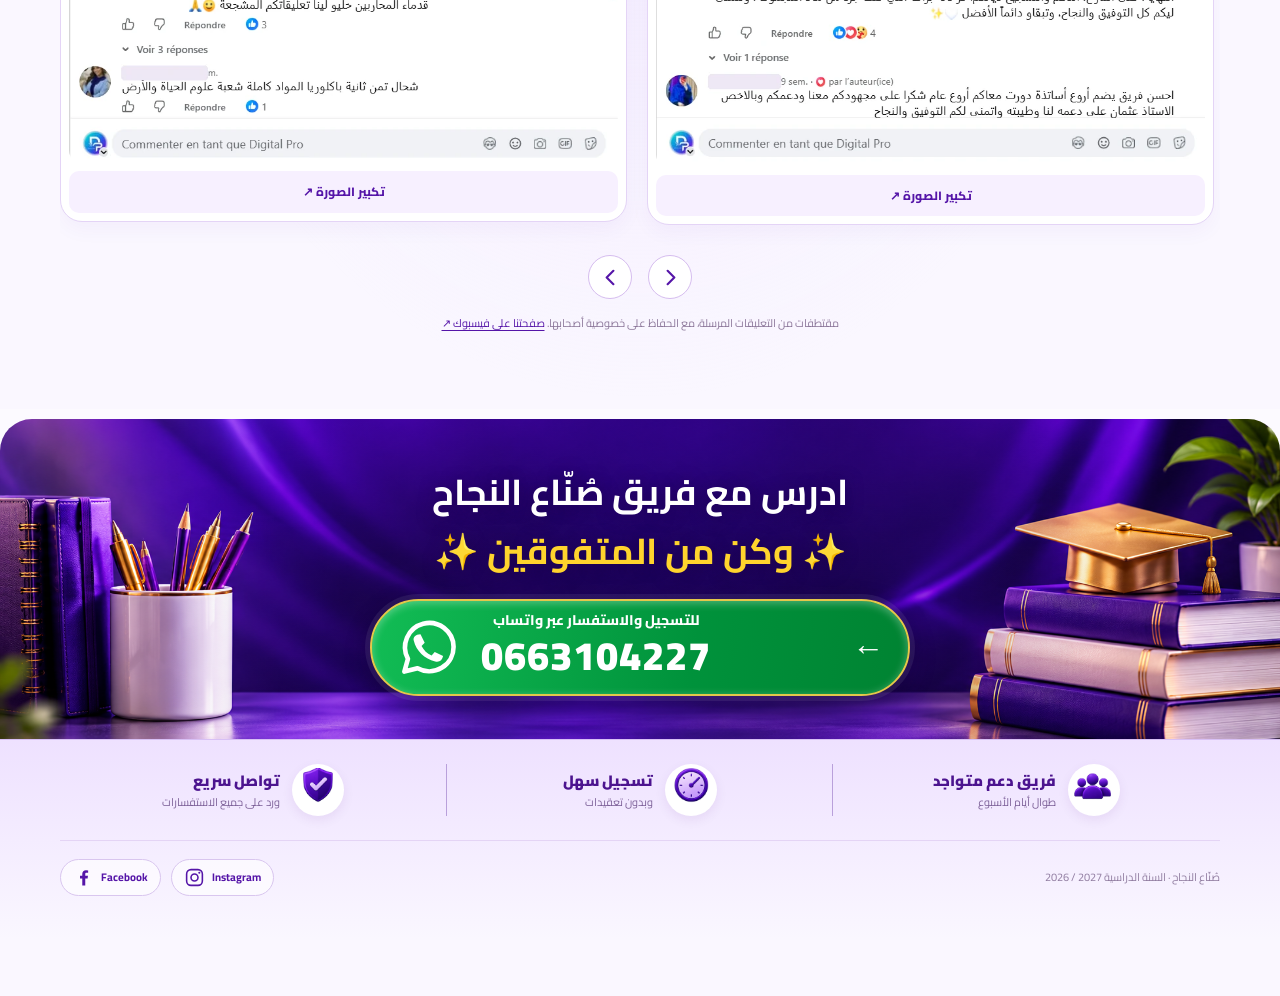
==== commit 794c7496: "Add teacher carousel and screenshot testimonials, improve mobile copy" ====
--- a/index.html
+++ b/index.html
@@ -1,17 +1,17 @@
 <!doctype html>
-<html lang="ar" dir="rtl"><head><meta charset="utf-8"><meta name="viewport" content="width=device-width, initial-scale=1"><meta name="theme-color" content="#5515a8"><meta name="description" content="صُنّاع النجاح: دروس مباشرة ودعم مدرسي عن بُعد بالمغرب. اكتشف المستويات والمواد وسجل طلبك عبر واتساب."><title>صُنّاع النجاح — نجاحك الدراسي كيبدا من هنا</title><link rel="preconnect" href="https://fonts.googleapis.com"><link href="https://fonts.googleapis.com/css2?family=Cairo:wght@400;600;700;800;900&display=swap" rel="stylesheet"><link rel="stylesheet" href="style.css"><link rel="stylesheet" href="mobile.css" media="(max-width: 600px)"><link rel="stylesheet" href="levels.css"></head><body>
+<html lang="ar" dir="rtl"><head><meta charset="utf-8"><meta name="viewport" content="width=device-width, initial-scale=1"><meta name="theme-color" content="#5515a8"><meta name="description" content="صُنّاع النجاح: دروس مباشرة ودعم مدرسي عن بُعد بالمغرب. اكتشف المستويات والمواد وسجل طلبك عبر واتساب."><title>صُنّاع النجاح — نجاحك الدراسي كيبدا من هنا</title><link rel="preconnect" href="https://fonts.googleapis.com"><link href="https://fonts.googleapis.com/css2?family=Cairo:wght@400;600;700;800;900&display=swap" rel="stylesheet"><link rel="stylesheet" href="style.css"><link rel="stylesheet" href="mobile.css" media="(max-width: 600px)"><link rel="stylesheet" href="levels.css"><link rel="stylesheet" href="teachers-carousel.css"><link rel="stylesheet" href="reviews.css"></head><body>
 <header class="nav wrap"><a href="#" aria-label="صناع النجاح، الرئيسية"><img src="assets/logo/brand.png" alt="فريق صُنّاع النجاح — رواد التدريس عن بُعد في المغرب"></a><nav aria-label="التنقل الرئيسي"><a href="#program">البرنامج</a><a href="#levels">المستويات</a><a href="#teachers">الأساتذة</a></nav><button class="small primary" data-register>ابدأ رحلة النجاح ↗</button></header>
-<main><section class="hero wrap"><div class="hero-copy"><span class="eyebrow">السنة الدراسية <bdi>2026/2027</bdi></span><p class="kicker">طموحك كبير. وحنا معاك.</p><h1>نجاحك الدراسي<br><span>كيبدا من هنا!</span></h1><p class="intro">تعليم عن بُعد بجودة عالية ومنهجية منظمة، مع نخبة من الأساتذة المتخصصين لجميع المستويات الدراسية.</p><div class="actions"><button class="whatsapp" data-register>سجل عبر واتساب <span>↖</span></button><a class="outline" href="#program">اكتشف البرنامج</a></div><div class="hero-note"><span>✓ حصص مباشرة وتفاعلية</span><span>✓ مواكبة طوال السنة</span></div></div><div class="hero-visual"><picture><source media="(max-width: 600px)" srcset="assets/images/hero-mobile-reference.png"><img src="assets/images/hero-generated.png" alt="تلميذ يتابع درسا عن بعد على حاسوبه"></picture><div class="visual-tag"><span>✦</span><div>خطوة اليوم، نجاح الغد<small>تعلم من مكانك… وحقق طموحك</small></div></div><span class="visual-year">2026<br><b>2027</b></span></div></section>
+<main><section class="hero wrap"><div class="hero-copy"><span class="eyebrow">السنة الدراسية <bdi>2026/2027</bdi></span><p class="kicker">طموحك كبير. وحنا معاك.</p><h1>نجاحك الدراسي<br><span>كيبدا من هنا!</span></h1><p class="intro"><span>تعليم عن بُعد بجودة عالية</span> <span>ومنهجية منظمة، مع نخبة من</span> <span>الأساتذة المتخصصين لجميع</span> <span>المستويات الدراسية.</span></p><div class="actions"><button class="whatsapp" data-register>سجل عبر واتساب <span>↖</span></button><a class="outline" href="#program">اكتشف البرنامج</a></div><div class="hero-note"><span>✓ حصص مباشرة وتفاعلية</span><span>✓ مواكبة طوال السنة</span></div></div><div class="hero-visual"><picture><source media="(max-width: 600px)" srcset="assets/images/hero-mobile-reference.png"><img src="assets/images/hero-generated.png" alt="تلميذ يتابع درسا عن بعد على حاسوبه"></picture><div class="visual-tag"><span>✦</span><div>خطوة اليوم، نجاح الغد<small>تعلم من مكانك… وحقق طموحك</small></div></div><span class="visual-year">2026<br><b>2027</b></span></div></section>
 <div class="trust"><div class="wrap"><span>♜ نخبة من الأساتذة الخبراء</span><span>★ تعلم منظم ومواكبة مستمرة</span><span>✦ رحلة دراسية بطموح أكبر</span></div></div>
 <section id="program" class="section wrap"><div class="section-head"><span class="eyebrow">كل ما تحتاجه لتتقدم</span><h2>مميزات فريق صُنّاع النجاح</h2><p>رحلة دراسية متكاملة، في مكان واحد</p></div><div id="features" class="features grid"></div></section>
 <section id="levels" class="section levels-section"><div class="wrap"><div class="section-head"><span class="eyebrow">لكل مرحلة، بداية جديدة</span><h2>المستويات المتوفرة</h2><p>مواكبة شاملة تناسب مستواك وأهدافك</p></div><div class="levels grid" id="level-cards"></div></div></section>
 <section class="section wrap"><div class="section-head"><h2>المواد المتوفرة</h2><p>تعلّم، تمرّن، وثبّت مكتسباتك مع أساتذة متخصصين</p></div><div class="subjects grid" id="subjects"></div></section>
-<section id="teachers" class="section teachers-section"><div class="wrap"><div class="section-head"><span class="eyebrow">خبرة ترافق طموحك</span><h2>فريق الأساتذة</h2><p>نخبة من الأساتذة المتخصصين في مختلف المواد</p></div><div id="teacher-cards" class="teachers grid"></div></div></section>
+<section id="teachers" class="section teachers-section"><div class="wrap"><div class="section-head"><span class="eyebrow">خبرة ترافق طموحك</span><h2>فريق الأساتذة</h2><p>نخبة من الأساتذة المتخصصين في مختلف المواد</p></div><div class="teacher-carousel" role="region" aria-roledescription="سلايدر" aria-label="فريق الأساتذة"><div id="teacher-cards" class="teachers grid" tabindex="0" aria-label="اسحب لتصفح الأساتذة"></div><div class="teacher-controls"><button type="button" id="teacher-prev" aria-label="الأستاذ السابق"><svg viewBox="0 0 24 24" fill="none" aria-hidden="true"><path d="m9 5 7 7-7 7" stroke="currentColor" stroke-width="2.2" stroke-linecap="round" stroke-linejoin="round"/></svg></button><button type="button" id="teacher-next" aria-label="الأستاذ التالي"><svg viewBox="0 0 24 24" fill="none" aria-hidden="true"><path d="m15 5-7 7 7 7" stroke="currentColor" stroke-width="2.2" stroke-linecap="round" stroke-linejoin="round"/></svg></button></div></div></div></section>
 <section class="section wrap"><div class="section-head"><h2>لماذا تختار فريق صُنّاع النجاح؟</h2></div><div id="why" class="why grid"></div></section>
-<section class="final-cta footer-banner" aria-labelledby="footer-cta-title">
+<section id="reviews" class="section reviews-section" aria-labelledby="reviews-title"><div class="wrap"><div class="section-head"><h2 id="reviews-title">آراء التلاميذ</h2><p>من تعليقاتكم على صفحة صُنّاع النجاح في فيسبوك</p></div><div class="reviews-track" id="reviews-track" tabindex="0" aria-label="آراء التلاميذ، اسحب لتصفح التعليقات"></div><div class="teacher-controls"><button type="button" id="reviews-prev" aria-label="التعليق السابق"><svg viewBox="0 0 24 24" fill="none" aria-hidden="true"><path d="m9 5 7 7-7 7" stroke="currentColor" stroke-width="2.2" stroke-linecap="round" stroke-linejoin="round"/></svg></button><button type="button" id="reviews-next" aria-label="التعليق التالي"><svg viewBox="0 0 24 24" fill="none" aria-hidden="true"><path d="m15 5-7 7 7 7" stroke="currentColor" stroke-width="2.2" stroke-linecap="round" stroke-linejoin="round"/></svg></button></div><p class="reviews-source">مقتطفات من التعليقات المرسلة، مع الحفاظ على خصوصية أصحابها. <a href="https://www.facebook.com/share/1F9B8NvXde/" target="_blank" rel="noopener noreferrer">صفحتنا على فيسبوك ↗</a></p></div></section><section class="final-cta footer-banner" aria-labelledby="footer-cta-title">
 <div class="footer-banner-copy"><h2 id="footer-cta-title">ادرس مع فريق صُنّاع النجاح<br><em>✨ وكن من المتفوقين ✨</em></h2>
 <a class="footer-register" href="https://wa.me/212663104227" target="_blank" rel="noopener noreferrer"><svg class="footer-wa" viewBox="0 0 32 32" fill="none" aria-hidden="true"><path d="M27.5 15.7a11.6 11.6 0 0 1-17.2 10.2L4 27.5l1.7-6.1A11.6 11.6 0 1 1 27.5 15.7Z" stroke="currentColor" stroke-width="2.2" stroke-linejoin="round"/><path d="m11.7 9.7 2 4-1.5 1.6c1.2 2.2 2.5 3.5 4.8 4.5l1.5-1.7 4 2c-.4 2-1.7 3.1-3.8 2.6-5.1-1.2-9-5.1-10.2-9.9-.5-1.7.8-3 3.2-3.1Z" fill="currentColor"/></svg><span class="footer-register-copy"><span>للتسجيل والاستفسار عبر واتساب</span><strong dir="ltr">0663104227</strong></span><span class="footer-arrow" aria-hidden="true">←</span></a>
 </div></section>
 </main>
 <footer class="site-footer"><div class="footer-benefits wrap" aria-label="مميزات التسجيل"><div class="footer-benefit"><span class="footer-benefit-icon"><span class="asset-icon" style="--ix:4;--iy:4" aria-hidden="true"></span></span><div><strong>فريق دعم متواجد</strong><small>طوال أيام الأسبوع</small></div></div><div class="footer-benefit"><span class="footer-benefit-icon"><span class="asset-icon" style="--ix:3;--iy:4" aria-hidden="true"></span></span><div><strong>تسجيل سهل</strong><small>وبدون تعقيدات</small></div></div><div class="footer-benefit"><span class="footer-benefit-icon"><span class="asset-icon" style="--ix:2;--iy:4" aria-hidden="true"></span></span><div><strong>تواصل سريع</strong><small>ورد على جميع الاستفسارات</small></div></div></div><div class="footer-meta wrap"><span>صُنّاع النجاح · السنة الدراسية <bdi>2026 / 2027</bdi></span><div><a class="social-link" href="https://www.instagram.com/sonaa_najah" target="_blank" rel="noopener noreferrer" aria-label="Instagram — صُنّاع النجاح"><svg viewBox="0 0 24 24" fill="none" aria-hidden="true"><rect x="3" y="3" width="18" height="18" rx="5" stroke="currentColor" stroke-width="1.8"/><circle cx="12" cy="12" r="4" stroke="currentColor" stroke-width="1.8"/><circle cx="17.5" cy="6.5" r="1.2" fill="currentColor"/></svg><span>Instagram</span></a><a class="social-link" href="https://www.facebook.com/share/1F9B8NvXde/" target="_blank" rel="noopener noreferrer" aria-label="Facebook — صُنّاع النجاح"><svg viewBox="0 0 24 24" fill="currentColor" aria-hidden="true"><path d="M14 21v-8h2.7l.4-3H14V8.1c0-.9.3-1.5 1.6-1.5h1.7V3.9a22 22 0 0 0-2.5-.1c-2.5 0-4.2 1.5-4.2 4.3V10H8v3h2.6v8H14Z"/></svg><span>Facebook</span></a></div></div></footer><button class="floating whatsapp" data-register>سجل الآن <span>↖</span></button>
-<dialog id="registration" aria-labelledby="modal-title"><div class="modal-top"><div><strong id="modal-title">ابدأ رحلتك مع صُنّاع النجاح</strong><small>خطوات بسيطة نحو مستقبل أفضل</small></div><button id="close" class="icon-button" aria-label="إغلاق">×</button></div><div class="progress" aria-label="مراحل التسجيل"></div><form id="registration-form" novalidate><div id="step-content"></div><p id="form-error" role="alert"></p><div class="form-nav"><button type="button" id="back" class="outline">→ السابق</button><button type="submit" id="next" class="primary">التالي ←</button></div></form></dialog><script src="script.js"></script></body></html>
+<dialog id="registration" aria-labelledby="modal-title"><div class="modal-top"><div><strong id="modal-title">ابدأ رحلتك مع صُنّاع النجاح</strong><small>خطوات بسيطة نحو مستقبل أفضل</small></div><button id="close" class="icon-button" aria-label="إغلاق">×</button></div><div class="progress" aria-label="مراحل التسجيل"></div><form id="registration-form" novalidate><div id="step-content"></div><p id="form-error" role="alert"></p><div class="form-nav"><button type="button" id="back" class="outline">→ السابق</button><button type="submit" id="next" class="primary">التالي ←</button></div></form></dialog><script src="script.js"></script><script src="teachers-carousel.js"></script><script src="reviews.js"></script></body></html>
--- a/mobile.css
+++ b/mobile.css
@@ -66,3 +66,9 @@
  .hero .whatsapp:before,.hero .outline:before{width:5vw;height:5vw;flex-basis:5vw}
  .hero .actions .whatsapp span{margin-inline-start:auto;font-size:3.5vw}.hero-note,.visual-tag,.visual-year{display:none}
 }
+/* Keep the complete supporting copy readable above the laptop image. */
+@media(max-width:600px){
+ .hero .intro{top:55%;left:7%;right:4%;padding:1vw .6vw;font-size:2.4vw;line-height:1.55;font-weight:800;color:#28163f;background:#fcfafff5;border-radius:8px;box-shadow:0 0 9px 5px #fcfaffd9;z-index:2;overflow:visible;text-shadow:none}
+ .hero .intro span{display:block;white-space:nowrap}
+ .hero .actions{top:77%;bottom:3%;gap:1vw}
+}
--- a/teachers-carousel.css
+++ b/teachers-carousel.css
@@ -0,0 +1,13 @@
+﻿#teachers #teacher-cards{display:flex;direction:ltr;gap:18px;overflow-x:auto;overscroll-behavior-x:contain;scroll-snap-type:x mandatory;scrollbar-width:none;padding:5px 2px 15px;align-items:stretch;touch-action:pan-x pan-y}
+#teacher-cards::-webkit-scrollbar{display:none}
+#teachers #teacher-cards .teacher{direction:rtl;flex:0 0 calc((100% - 72px)/5);scroll-snap-align:start;min-width:0;display:flex;flex-direction:column}
+#teachers .teacher-portrait{aspect-ratio:1/1.1;background:#fdfdfd;overflow:hidden;border-radius:19px 19px 0 0}
+#teachers .teacher .teacher-portrait img{width:100%;height:100%;object-fit:cover;object-position:center;display:block;margin:0}
+#teachers .teacher h3{font-size:13px;min-height:48px;margin:0;padding:8px 4px;line-height:1.7;border-radius:0;display:flex;align-items:center;justify-content:center}
+#teachers .teacher p{font-size:12px;min-height:40px;margin:0;padding:6px 4px;line-height:1.7;flex:1;display:flex;align-items:center;justify-content:center}
+.teacher-controls{display:flex;align-items:center;justify-content:center;gap:12px;margin-top:10px}
+.teacher-controls button{border:1px solid #d6bdef;border-radius:50%;background:#fff;color:#5515a8;width:44px;height:44px;font-weight:800;font-size:23px;display:grid;place-items:center;padding:0}
+.teacher-controls #teacher-autoplay{width:auto;min-width:125px;border-radius:24px;padding:0 16px;font-size:12px}
+@media(max-width:850px){#teachers #teacher-cards .teacher{flex-basis:calc((100% - 36px)/3)}}
+@media(max-width:600px){#teachers #teacher-cards{gap:12px}#teachers #teacher-cards .teacher{flex-basis:calc((100% - 12px)/2)}#teachers .teacher h3{font-size:12px;min-height:46px}#teachers .teacher p{font-size:11px;min-height:40px}}
+.teacher-controls{gap:16px}.teacher-controls button svg{display:block;width:23px;height:23px}.teacher-controls button:hover{background:#5515a8;color:#fff}
--- a/reviews.css
+++ b/reviews.css
@@ -0,0 +1,2 @@
+﻿.reviews-section{background:radial-gradient(ellipse at top,#ede0ff,transparent 70%),#faf7ff}.reviews-track{display:flex;direction:ltr;gap:20px;align-items:stretch;overflow-x:auto;scroll-snap-type:x mandatory;overscroll-behavior-x:contain;scrollbar-width:none;padding:8px 3px 20px}.reviews-track::-webkit-scrollbar{display:none}.review-card{direction:rtl;flex:0 0 calc((100% - 40px)/3);min-width:0;margin:0;padding:24px;border:1px solid #e4d4f6;border-radius:22px;background:#fff;box-shadow:0 8px 20px #5515a80a;display:flex;flex-direction:column;scroll-snap-align:start}.review-quote{font:900 64px/1 Georgia,serif;color:#ae72de;height:43px}.review-card blockquote{font-size:14px;line-height:2;font-weight:600;color:#463155;margin:0 0 22px;flex:1}.review-card figcaption{display:flex;gap:10px;align-items:center;border-top:1px solid #f0e8f8;padding-top:15px}.review-avatar{display:grid;place-items:center;background:#f1e5ff;color:#7435b3;flex:0 0 38px;width:38px;height:38px;border-radius:50%}.review-avatar svg{width:23px;height:23px}.review-card strong{font-size:12px;color:#5515a8}.review-card small{display:block;font-size:10px;color:#8c779a}.reviews-source{text-align:center;font-size:11px;color:#8c779a;margin:15px 0 0;line-height:1.8}.reviews-source a{color:#5515a8;text-decoration:underline;text-underline-offset:3px}@media(max-width:850px){.review-card{flex-basis:calc((100% - 20px)/2)}}@media(max-width:600px){.reviews-track{gap:12px}.review-card{flex-basis:90%;padding:20px;border-radius:19px}.review-card blockquote{font-size:14px;line-height:1.95}.reviews-source{font-size:11px;padding-inline:8px}}
+.reviews-track .review-screenshot{flex:0 0 calc((100% - 20px)/2);padding:8px;overflow:hidden;align-self:flex-start}.review-screenshot>a{display:block;width:100%;position:relative}.review-screenshot img{display:block;width:100%;height:auto;border-radius:14px;object-fit:contain}.review-zoom{display:block;text-align:center;padding:10px;color:#5515a8;font-size:12px;font-weight:800;background:#f7f0ff;border-radius:10px;margin-top:7px}@media(max-width:600px){.reviews-track .review-screenshot{flex-basis:96%;padding:5px;border-radius:15px}.review-screenshot img{border-radius:10px}}
